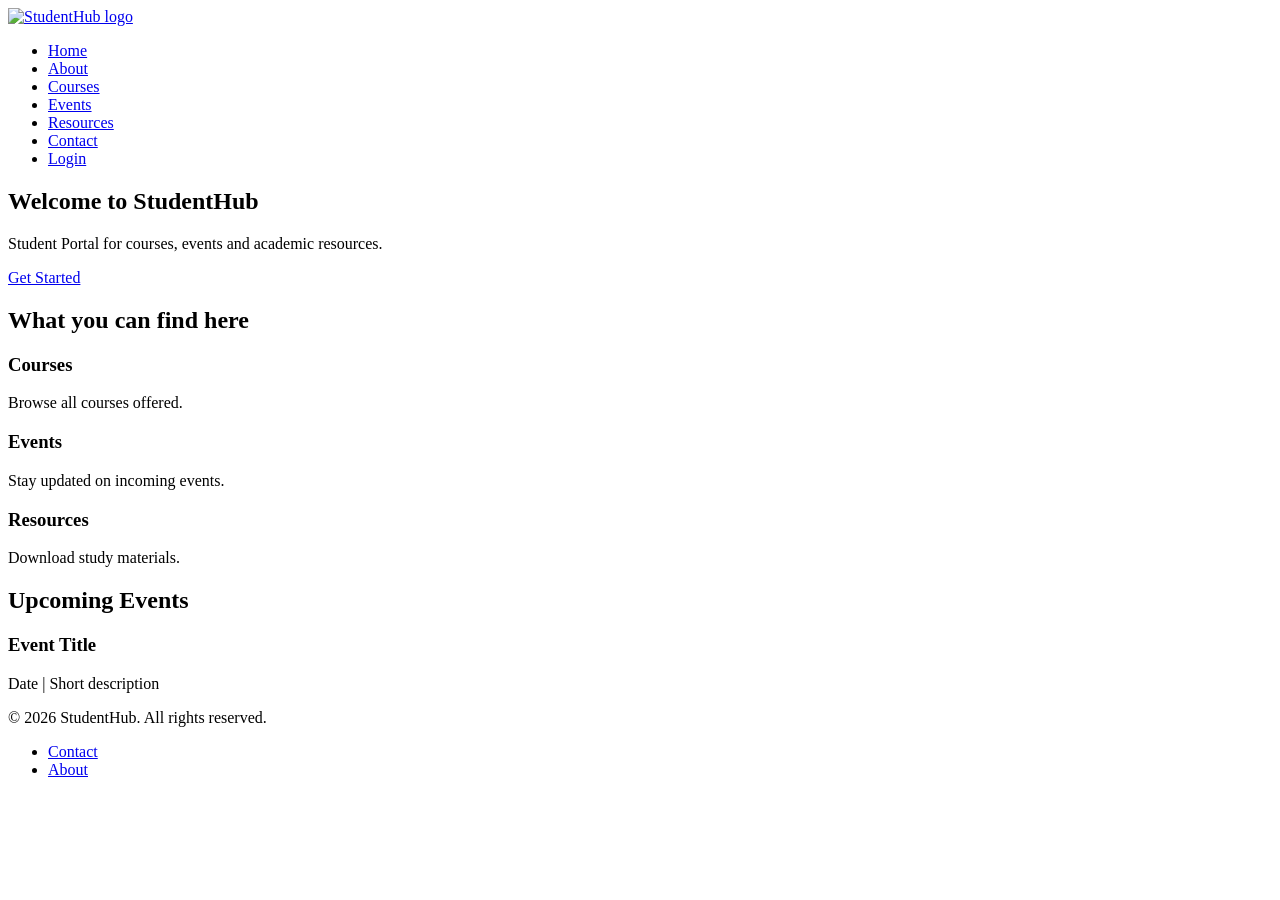
==== index.html @ 34a7f725 "first commit" ====
<!DOCTYPE html> 
<html lang="en">
    <head>
        <meta charset="UTF-8">
        <meta name="viewport" content="width=device-width, initial-scale=1.0">
        <title>StudentHub - Home</title>
    </head>
    <body>

        <header>
            <a href="index.html"><img src="images/logo.png" alt="StudentHub logo"></a>
            <nav aria-label="Primary">
                <ul>
                    <li><a href="index.html" aria-current="page">Home</a></li>
                    <li><a href="about.html">About</a></li>
                    <li><a href="courses.html">Courses</a></li>
                    <li><a href="events.html">Events</a></li>
                    <li><a href="resources.html">Resources</a></li>
                    <li><a href="contact.html">Contact</a></li>
                    <li><a href="login.html">Login</a></li>
                </ul>
            </nav>
        </header>

        <main>
            <section aria-labelledby="hero-heading">
                <h1 id="hero-heading">Welcome to StudentHub</h1>
                <p>Student Portal for courses, events and academic resources.</p>
                <a href="register.html" role="button">Get Started</a>
            </section>

            <section aria-labelledby="features-heading">
                <h2 id="features-heading">What you can find here</h2>
                <article>
                    <h3>Courses</h3>
                    <p>Browse all courses offered.</p>
                </article>
                <article>
                    <h3>Events</h3>
                    <p>Stay updated on incoming events.</p>
                </article>
                <article>
                    <h3>Resources</h3>
                    <p>Download study materials.</p>
                </article>
            </section>

            <section aria-labelledby="upcoming-events-heading">
                <h2 id="upcoming-events-heading">Upcoming Events</h2>
                <article>
                    <h3>Event Title</h3>
                    <p>Date | Short description</p>
                </article>
            </section>
        </main>

        <footer>
            <p>&copy; 2026 StudentHub. All rights reserved.</p>
            <nav aria-labelledby="Footer">
                <ul>
                    <li><a href="contact.html">Contact</a></li>
                    <li><a href="about.html">About</a></li>
                </ul>
            </nav>
        </footer>
        
    </body>
</html>
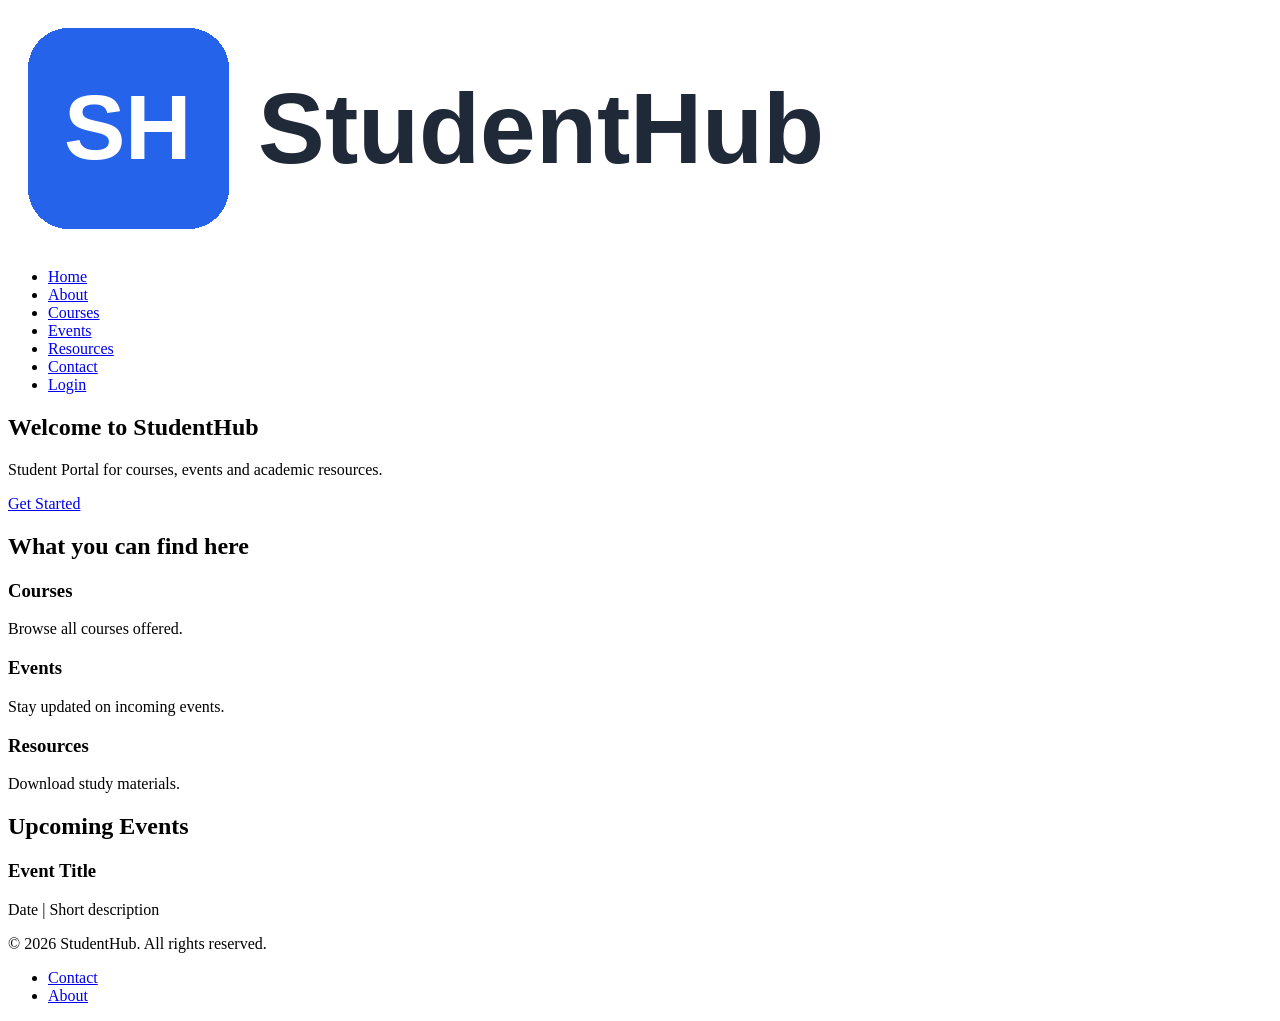
==== commit f9a785d4: "fix: update logo image paths and add logo files" ====
--- a/index.html
+++ b/index.html
@@ -8,7 +8,7 @@
     <body>
 
         <header>
-            <a href="index.html"><img src="images/logo.png" alt="StudentHub logo"></a>
+            <a href="index.html"><img src="logo.png" alt="StudentHub logo"></a>
             <nav aria-label="Primary">
                 <ul>
                     <li><a href="index.html" aria-current="page">Home</a></li>
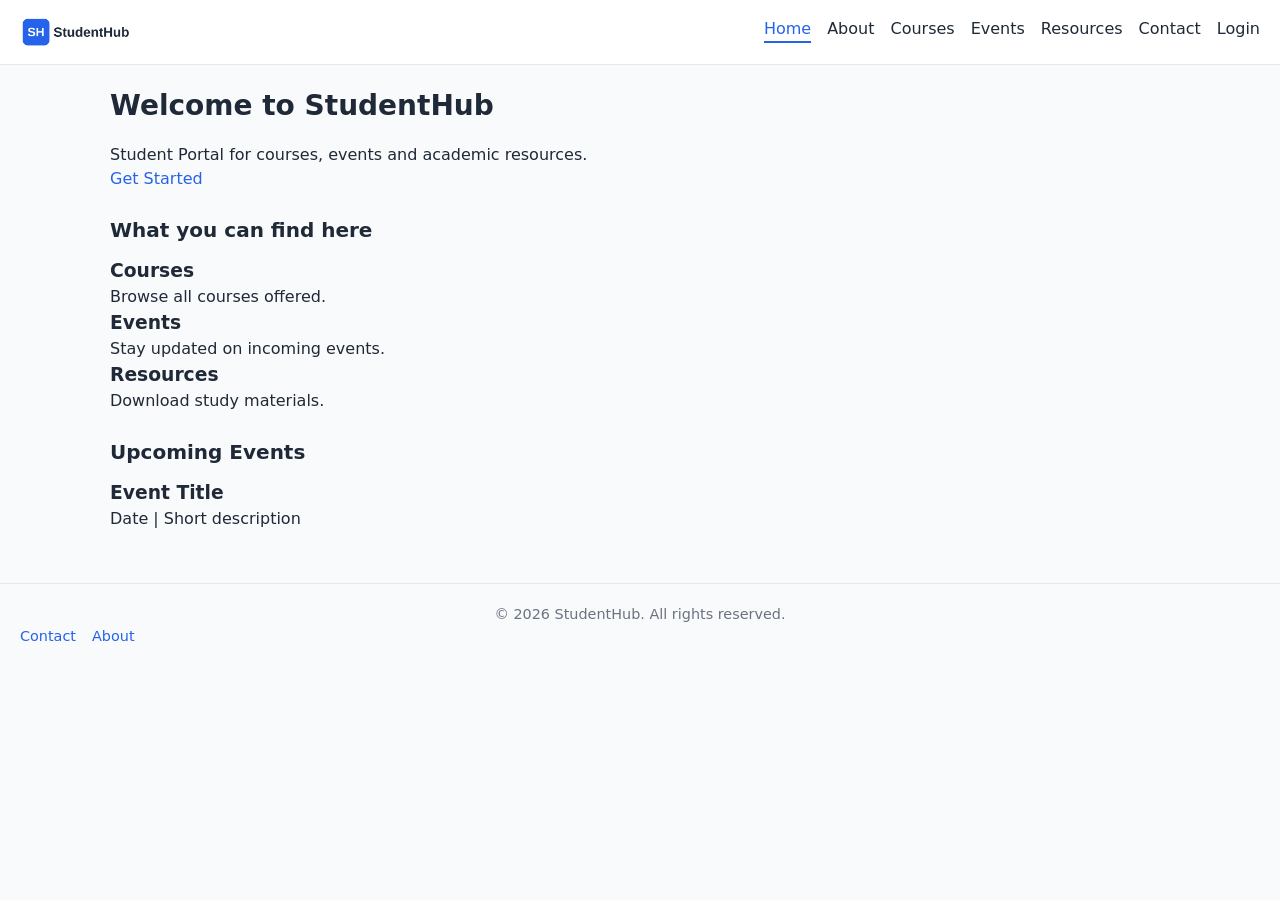
==== commit e302701b: "feat: add CSS styles and link to stylesheets in HTML files" ====
--- a/index.html
+++ b/index.html
@@ -4,6 +4,7 @@
         <meta charset="UTF-8">
         <meta name="viewport" content="width=device-width, initial-scale=1.0">
         <title>StudentHub - Home</title>
+        <link rel="stylesheet" href="css/style.css">
     </head>
     <body>
 
--- a/css/style.css
+++ b/css/style.css
@@ -0,0 +1,374 @@
+* {
+  margin: 0;
+  padding: 0;
+  box-sizing: border-box;
+}
+
+body {
+  font-family: system-ui, -apple-system, "Segoe UI", Roboto, sans-serif;
+  line-height: 1.5;
+  color: #1f2937;
+  background: #f9fafb;
+}
+
+img {
+  max-width: 100%;
+  display: block;
+}
+
+a {
+  color: #2563eb;
+  text-decoration: none;
+}
+
+a:hover,
+a:focus {
+  text-decoration: underline;
+}
+
+.visually-hidden {
+  position: absolute;
+  width: 1px;
+  height: 1px;
+  overflow: hidden;
+  clip: rect(0 0 0 0);
+  white-space: nowrap;
+}
+
+/* ==========================================================================
+   FIXED RESPONSIVE HEADER
+   ========================================================================== */
+header {
+  display: flex;
+  flex-direction: column;
+  gap: 0.75rem;
+  padding: 1rem 1.25rem;
+  background: #ffffff;
+  border-bottom: 1px solid #e5e7eb;
+}
+
+header img,
+header .logo {
+  height: 2rem;
+  font-weight: 700;
+  font-size: 1.25rem;
+  color: #2563eb;
+}
+
+header nav {
+  width: 100%;
+  overflow-x: auto;
+  white-space: nowrap;
+  scrollbar-width: none;
+}
+
+header nav::-webkit-scrollbar {
+  display: none;
+}
+
+header nav ul {
+  list-style: none;
+  display: flex;
+  flex-direction: row;
+  flex-wrap: nowrap;
+  gap: 1.25rem;
+  padding-bottom: 0.25rem;
+}
+
+header nav li {
+  flex: 0 0 auto;
+}
+
+header nav a {
+  color: #1f2937;
+  font-weight: 500;
+  display: inline-block;
+}
+
+header nav a[aria-current="page"] {
+  color: #2563eb;
+  border-bottom: 2px solid #2563eb;
+}
+
+/* ==========================================================================
+   MAIN LAYOUT & COMPONENTS
+   ========================================================================== */
+main {
+  padding: 1.25rem;
+  max-width: 1100px;
+  margin: 0 auto;
+}
+
+main h1 {
+  font-size: 1.75rem;
+  margin-bottom: 1rem;
+}
+
+main h2 {
+  font-size: 1.25rem;
+  margin: 1.5rem 0 0.75rem;
+}
+
+.hero {
+  display: flex;
+  flex-direction: column;
+  align-items: flex-start;
+  gap: 0.75rem;
+  padding: 2rem 1.25rem;
+  background: linear-gradient(135deg, #eef2ff, #f0fdfa);
+  border-radius: 0.75rem;
+  margin-bottom: 1.5rem;
+}
+
+.btn {
+  display: inline-block;
+  padding: 0.6rem 1.25rem;
+  background: #2563eb;
+  color: #fff;
+  border: none;
+  border-radius: 0.4rem;
+  font-weight: 600;
+  cursor: pointer;
+}
+
+.btn:hover,
+.btn:focus {
+  background: #1d4ed8;
+  text-decoration: none;
+}
+
+.card-grid,
+.stat-grid {
+  display: grid;
+  grid-template-columns: 1fr;
+  gap: 1rem;
+}
+
+.card {
+  background: #ffffff;
+  border: 1px solid #e5e7eb;
+  border-radius: 0.6rem;
+  padding: 1rem;
+}
+
+.event-list,
+.resource-list {
+  display: flex;
+  flex-direction: column;
+  gap: 0.75rem;
+}
+
+.events-strip .card {
+  background: #fff7ed;
+}
+
+/* ==========================================================================
+   PRODUCTION-READY MOBILE FORMS (FIXED INTERFACE)
+   ========================================================================== */
+.form-grid {
+  display: grid;
+  grid-template-columns: 1fr; /* Force 1 item per row on mobile */
+  gap: 1.25rem;
+  width: 100%;
+  max-width: 480px;
+}
+
+.form-field-full {
+  grid-column: 1 / -1;
+}
+
+/* Form layout wrappers to force stack labels cleanly on top */
+.form-field, 
+form div {
+  display: flex;
+  flex-direction: column; 
+  align-items: flex-start;
+  gap: 0.35rem;
+  width: 100%;
+}
+
+.form-field label,
+form label {
+  font-weight: 500;
+  font-size: 0.95rem;
+  color: #374151;
+}
+
+/* Make absolutely sure all inputs span full device width equally */
+input[type="text"],
+input[type="email"],
+input[type="password"],
+input[type="number"],
+input[type="tel"],
+input[type="url"],
+select,
+textarea {
+  width: 100%; 
+  max-width: 100%;
+  padding: 0.65rem 0.75rem;
+  border: 1px solid #d1d5db;
+  border-radius: 0.375rem;
+  font-size: 1rem;
+  font-family: inherit;
+  background-color: #ffffff;
+  appearance: none; /* Uniform platform drop-down styling overrides */
+  -webkit-appearance: none;
+}
+
+/* Style select dropdown arrows cleanly since appearance is stripped */
+select {
+  background-image: url("data:image/svg+xml;charset=UTF-8,%3csvg xmlns='http://www.w3.org/2000/svg' viewBox='0 0 24 24' fill='none' stroke='%234b5563' stroke-width='2' stroke-linecap='round' stroke-linejoin='round'%3e%3cpolyline points='6 9 12 15 18 9'%3e%3c/polyline%3e%3c/svg%3e");
+  background-repeat: no-repeat;
+  background-position: right 0.75rem center;
+  background-size: 1rem;
+  padding-right: 2.5rem;
+}
+
+input:focus,
+select:focus,
+textarea:focus {
+  outline: none;
+  border-color: #2563eb;
+  box-shadow: 0 0 0 3px rgba(37, 99, 235, 0.15);
+}
+
+fieldset {
+  border: 1px solid #d1d5db;
+  border-radius: 0.4rem;
+  padding: 0.75rem;
+  width: 100%;
+}
+
+fieldset label {
+  margin-right: 1rem;
+}
+
+.search-bar form {
+  display: flex;
+  flex-direction: column;
+  gap: 0.75rem;
+}
+
+/* ==========================================================================
+   ADDITIONAL VIEWS & FOOTER
+   ========================================================================== */
+.contact-layout {
+  display: grid;
+  grid-template-columns: 1fr;
+  gap: 1.5rem;
+}
+
+address {
+  font-style: normal;
+}
+
+.dashboard-layout {
+  display: grid;
+  grid-template-columns: 1fr;
+  gap: 1rem;
+  padding: 1.25rem;
+  max-width: 1100px;
+  margin: 0 auto;
+}
+
+.dashboard-layout nav {
+  background: #111827;
+  border-radius: 0.6rem;
+  padding: 1rem;
+}
+
+.dashboard-layout nav ul {
+  list-style: none;
+  display: flex;
+  flex-direction: row;
+  flex-wrap: wrap;
+  gap: 0.75rem;
+}
+
+.dashboard-layout nav a {
+  color: #f9fafb;
+  font-weight: 500;
+}
+
+table {
+  width: 100%;
+  border-collapse: collapse;
+  background: #fff;
+}
+
+th,
+td {
+  text-align: left;
+  padding: 0.6rem 0.75rem;
+  border-bottom: 1px solid #e5e7eb;
+}
+
+footer {
+  padding: 1.25rem;
+  text-align: center;
+  border-top: 1px solid #e5e7eb;
+  margin-top: 2rem;
+  font-size: 0.9rem;
+  color: #6b7280;
+}
+
+footer nav ul {
+  list-style: none;
+  display: flex;
+  flex-wrap: wrap;
+  gap: 0.5rem 1rem;
+}
+
+/* ==========================================================================
+   DESKTOP RESPONSIVE BREAKPOINTS
+   ========================================================================== */
+@media (min-width: 600px) {
+  header {
+    flex-direction: row;
+    align-items: center;
+    justify-content: space-between;
+  }
+
+  header nav {
+    width: auto;
+    overflow-x: visible;
+  }
+
+  header nav ul {
+    gap: 1rem;
+  }
+
+  /* Grid splits neatly side-by-side on larger tablet/desktop dimensions */
+  .form-grid {
+    grid-template-columns: 1fr 1fr;
+  }
+
+  .card-grid,
+  .stat-grid {
+    grid-template-columns: repeat(2, 1fr);
+  }
+}
+
+@media (min-width: 900px) {
+  .card-grid {
+    grid-template-columns: repeat(3, 1fr);
+  }
+
+  .stat-grid {
+    grid-template-columns: repeat(3, 1fr);
+  }
+
+  .contact-layout {
+    grid-template-columns: 2fr 1fr;
+    align-items: start;
+  }
+
+  .dashboard-layout {
+    grid-template-columns: 220px 1fr;
+    align-items: start;
+  }
+
+  .dashboard-layout nav ul {
+    flex-direction: column;
+  }
+}
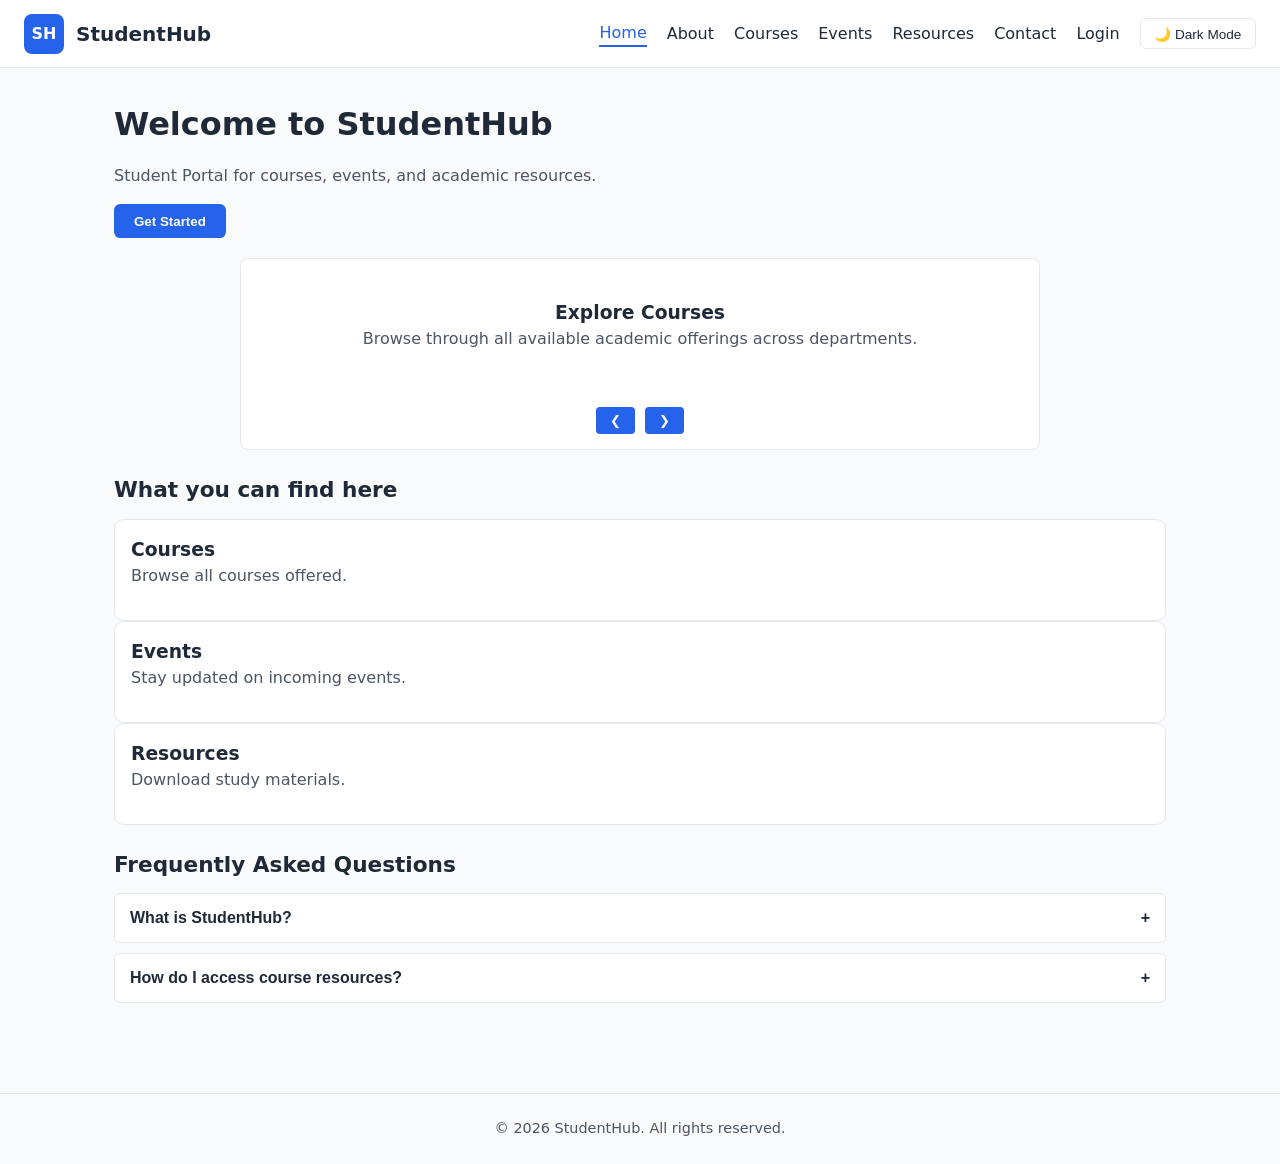
==== commit 83a8df22: "Refactor header and navigation structure across multiple pages; implement theme toggle and hamburger" ====
--- a/index.html
+++ b/index.html
@@ -1,69 +1,115 @@
-<!DOCTYPE html> 
+<!DOCTYPE html>
 <html lang="en">
-    <head>
-        <meta charset="UTF-8">
-        <meta name="viewport" content="width=device-width, initial-scale=1.0">
-        <title>StudentHub - Home</title>
-        <link rel="stylesheet" href="css/style.css">
-    </head>
-    <body>
+<head>
+    <meta charset="UTF-8">
+    <meta name="viewport" content="width=device-width, initial-scale=1.0">
+    <title>StudentHub - Home</title>
+    <link rel="stylesheet" href="css/style.css">
+</head>
+<body>
 
-        <header>
-            <a href="index.html"><img src="logo.png" alt="StudentHub logo"></a>
-            <nav aria-label="Primary">
-                <ul>
-                    <li><a href="index.html" aria-current="page">Home</a></li>
-                    <li><a href="about.html">About</a></li>
-                    <li><a href="courses.html">Courses</a></li>
-                    <li><a href="events.html">Events</a></li>
-                    <li><a href="resources.html">Resources</a></li>
-                    <li><a href="contact.html">Contact</a></li>
-                    <li><a href="login.html">Login</a></li>
-                </ul>
-            </nav>
-        </header>
+    <header>
+  <a href="index.html" class="header-brand">
+    <div class="logo">SH</div>
+    <span class="logo-text">StudentHub</span>
+  </a>
 
-        <main>
-            <section aria-labelledby="hero-heading">
-                <h1 id="hero-heading">Welcome to StudentHub</h1>
-                <p>Student Portal for courses, events and academic resources.</p>
-                <a href="register.html" role="button">Get Started</a>
-            </section>
+  <button class="hamburger-btn" aria-label="Toggle Navigation">☰</button>
 
-            <section aria-labelledby="features-heading">
-                <h2 id="features-heading">What you can find here</h2>
-                <article>
+  <nav>
+    <ul>
+      <li><a href="index.html">Home</a></li>
+      <li><a href="about.html">About</a></li>
+      <li><a href="courses.html">Courses</a></li>
+      <li><a href="events.html">Events</a></li>
+      <li><a href="resources.html">Resources</a></li>
+      <li><a href="contact.html">Contact</a></li>
+      <li><a href="login.html">Login</a></li>
+      <li>
+        <button id="theme-toggle" class="theme-toggle-btn" type="button" aria-label="Toggle dark mode">
+          🌙 <span class="theme-text">Dark</span>
+        </button>
+      </li>
+    </ul>
+  </nav>
+</header>
+
+    <main class="container">
+        <section class="hero-card">
+            <h1>Welcome to StudentHub</h1>
+            <p>Student Portal for courses, events, and academic resources.</p>
+            <button class="btn btn-primary" data-modal-target="#announcement-modal">Get Started</button>
+        </section>
+
+        <section class="slider-wrapper">
+            <div class="slider-container">
+                <div class="slide active">
+                    <h3>Explore Courses</h3>
+                    <p>Browse through all available academic offerings across departments.</p>
+                </div>
+                <div class="slide">
+                    <h3>Stay Updated on Events</h3>
+                    <p>Participate in campus workshops, seminars, and tech competitions.</p>
+                </div>
+                <div class="slide">
+                    <h3>Academic Resources</h3>
+                    <p>Download previous semester study materials and lecture notes.</p>
+                </div>
+                <div class="slider-controls">
+                    <button class="slider-btn prev" aria-label="Previous Slide">❮</button>
+                    <button class="slider-btn next" aria-label="Next Slide">❯</button>
+                </div>
+            </div>
+        </section>
+
+        <section class="section">
+            <h2>What you can find here</h2>
+            <div class="grid-3">
+                <div class="card">
                     <h3>Courses</h3>
                     <p>Browse all courses offered.</p>
-                </article>
-                <article>
+                </div>
+                <div class="card">
                     <h3>Events</h3>
                     <p>Stay updated on incoming events.</p>
-                </article>
-                <article>
+                </div>
+                <div class="card">
                     <h3>Resources</h3>
                     <p>Download study materials.</p>
-                </article>
-            </section>
+                </div>
+            </div>
+        </section>
 
-            <section aria-labelledby="upcoming-events-heading">
-                <h2 id="upcoming-events-heading">Upcoming Events</h2>
-                <article>
-                    <h3>Event Title</h3>
-                    <p>Date | Short description</p>
-                </article>
-            </section>
-        </main>
+        <section class="section">
+            <h2>Frequently Asked Questions</h2>
+            <div class="faq-container">
+                <div class="faq-item">
+                    <button class="faq-question">What is StudentHub? <span>+</span></button>
+                    <div class="faq-answer"><p>StudentHub is a central web portal built for managing student resources, academic events, and course details.</p></div>
+                </div>
+                <div class="faq-item">
+                    <button class="faq-question">How do I access course resources? <span>+</span></button>
+                    <div class="faq-answer"><p>Navigate to the Resources tab from the navigation header to download available study materials.</p></div>
+                </div>
+            </div>
+        </section>
 
-        <footer>
-            <p>&copy; 2026 StudentHub. All rights reserved.</p>
-            <nav aria-labelledby="Footer">
-                <ul>
-                    <li><a href="contact.html">Contact</a></li>
-                    <li><a href="about.html">About</a></li>
-                </ul>
-            </nav>
-        </footer>
-        
-    </body>
+        <div id="announcement-modal" class="modal">
+            <div class="modal-header">
+                <h3>Get Started with StudentHub</h3>
+                <button data-modal-close class="close-modal-btn">&times;</button>
+            </div>
+            <div class="modal-body">
+                <p>Welcome! Explore courses, view upcoming events, and access study resources right from your dashboard.</p>
+            </div>
+        </div>
+        <div id="modal-overlay"></div>
+    </main>
+
+    <footer class="footer">
+        <p>&copy; 2026 StudentHub. All rights reserved.</p>
+    </footer>
+
+    <script src="js/main.js"></script>
+</body>
 </html>
--- a/css/style.css
+++ b/css/style.css
@@ -1,3 +1,36 @@
+:root,
+[data-theme="light"] {
+  --bg-color: #f9fafb;
+  --text-color: #1f2937;
+  --text-muted: #4b5563;
+  --card-bg: #ffffff;
+  --card-border: #e5e7eb;
+  --hero-bg: linear-gradient(135deg, #eef2ff, #f0fdfa);
+  --hero-text: #1e293b;
+  --nav-bg: #ffffff;
+  --primary-color: #2563eb;
+  --primary-hover: #1d4ed8;
+  --logo-text-color: #1e293b;
+  --input-bg: #ffffff;
+  --input-border: #d1d5db;
+}
+
+[data-theme="dark"] {
+  --bg-color: #0f172a;
+  --text-color: #f8fafc;
+  --text-muted: #94a3b8;
+  --card-bg: #1e293b;
+  --card-border: #334155;
+  --hero-bg: linear-gradient(135deg, #1e293b, #0f172a);
+  --hero-text: #f8fafc;
+  --nav-bg: #1e293b;
+  --primary-color: #3b82f6;
+  --primary-hover: #2563eb;
+  --logo-text-color: #ffffff;
+  --input-bg: #0f172a;
+  --input-border: #475569;
+}
+
 * {
   margin: 0;
   padding: 0;
@@ -7,8 +40,9 @@
 body {
   font-family: system-ui, -apple-system, "Segoe UI", Roboto, sans-serif;
   line-height: 1.5;
-  color: #1f2937;
-  background: #f9fafb;
+  color: var(--text-color);
+  background-color: var(--bg-color);
+  transition: background-color 0.3s ease, color 0.3s ease;
 }
 
 img {
@@ -17,7 +51,7 @@
 }
 
 a {
-  color: #2563eb;
+  color: var(--primary-color);
   text-decoration: none;
 }
 
@@ -35,28 +69,70 @@
   white-space: nowrap;
 }
 
-/* ==========================================================================
-   FIXED RESPONSIVE HEADER
-   ========================================================================== */
 header {
-  display: flex;
-  flex-direction: column;
-  gap: 0.75rem;
-  padding: 1rem 1.25rem;
-  background: #ffffff;
-  border-bottom: 1px solid #e5e7eb;
-}
-
-header img,
-header .logo {
-  height: 2rem;
-  font-weight: 700;
-  font-size: 1.25rem;
-  color: #2563eb;
+  display: flex !important;
+  align-items: center !important;
+  justify-content: space-between !important;
+  padding: 0.85rem 1.5rem !important;
+  background: var(--nav-bg) !important;
+  border-bottom: 1px solid var(--card-border) !important;
+}
+
+header .header-brand,
+.header-brand {
+  display: flex !important;
+  align-items: center !important;
+  gap: 0.75rem !important;
+  text-decoration: none !important;
+  height: auto !important;
+}
+
+header .header-brand .logo,
+header .header-brand .logo-badge,
+header .logo,
+.logo {
+  display: inline-flex !important;
+  align-items: center !important;
+  justify-content: center !important;
+  width: 40px !important;
+  height: 40px !important;
+  min-width: 40px !important;
+  min-height: 40px !important;
+  max-width: 40px !important;
+  max-height: 40px !important;
+  background-color: #2563eb !important;
+  color: #ffffff !important;
+  font-weight: 700 !important;
+  font-size: 1rem !important;
+  border-radius: 8px !important;
+  box-sizing: border-box !important;
+  flex-shrink: 0 !important;
+}
+
+header .header-brand .logo-text,
+header .header-brand .brand-title,
+header .logo-text,
+.logo-text {
+  font-weight: 700 !important;
+  font-size: 1.25rem !important;
+  line-height: 1 !important;
+  white-space: nowrap !important;
+  display: inline-block !important;
+}
+
+[data-theme="dark"] header .header-brand .logo-text,
+[data-theme="dark"] header .logo-text,
+body.dark-mode header .logo-text {
+  color: #ffffff !important;
+}
+
+[data-theme="light"] header .header-brand .logo-text,
+[data-theme="light"] header .logo-text,
+body:not(.dark-mode) header .logo-text {
+  color: #1e293b !important;
 }
 
 header nav {
-  width: 100%;
   overflow-x: auto;
   white-space: nowrap;
   scrollbar-width: none;
@@ -72,7 +148,7 @@
   flex-direction: row;
   flex-wrap: nowrap;
   gap: 1.25rem;
-  padding-bottom: 0.25rem;
+  align-items: center;
 }
 
 header nav li {
@@ -80,33 +156,69 @@
 }
 
 header nav a {
-  color: #1f2937;
+  color: var(--text-color);
   font-weight: 500;
   display: inline-block;
 }
 
-header nav a[aria-current="page"] {
-  color: #2563eb;
-  border-bottom: 2px solid #2563eb;
-}
-
-/* ==========================================================================
-   MAIN LAYOUT & COMPONENTS
-   ========================================================================== */
+header nav a[aria-current="page"],
+header nav a.active {
+  color: var(--primary-color);
+  border-bottom: 2px solid var(--primary-color);
+}
+
+.hamburger-btn {
+  display: none;
+  font-size: 1.5rem;
+  background: none;
+  border: none;
+  color: var(--text-color);
+  cursor: pointer;
+  padding: 0.25rem 0.5rem;
+}
+
+.theme-btn,
+.theme-toggle-btn {
+  padding: 0.4rem 0.85rem;
+  border: 1px solid var(--card-border);
+  border-radius: 6px;
+  background: var(--card-bg);
+  color: var(--text-color);
+  font-size: 0.85rem;
+  font-weight: 500;
+  cursor: pointer;
+  transition: all 0.2s ease;
+  white-space: nowrap;
+}
+
+.theme-btn:hover,
+.theme-toggle-btn:hover {
+  border-color: var(--primary-color);
+}
+
 main {
-  padding: 1.25rem;
+  padding: 2rem 1.5rem;
   max-width: 1100px;
   margin: 0 auto;
 }
 
+main h1, main h2, main h3 {
+  color: var(--text-color);
+}
+
 main h1 {
-  font-size: 1.75rem;
+  font-size: 2rem;
   margin-bottom: 1rem;
 }
 
 main h2 {
-  font-size: 1.25rem;
+  font-size: 1.35rem;
   margin: 1.5rem 0 0.75rem;
+}
+
+main p {
+  color: var(--text-muted);
+  margin-bottom: 1rem;
 }
 
 .hero {
@@ -115,16 +227,22 @@
   align-items: flex-start;
   gap: 0.75rem;
   padding: 2rem 1.25rem;
-  background: linear-gradient(135deg, #eef2ff, #f0fdfa);
+  background: var(--hero-bg);
+  color: var(--hero-text);
+  border: 1px solid var(--card-border);
   border-radius: 0.75rem;
   margin-bottom: 1.5rem;
+}
+
+.hero h1, .hero p {
+  color: var(--hero-text);
 }
 
 .btn {
   display: inline-block;
   padding: 0.6rem 1.25rem;
-  background: #2563eb;
-  color: #fff;
+  background: var(--primary-color);
+  color: #ffffff;
   border: none;
   border-radius: 0.4rem;
   font-weight: 600;
@@ -133,7 +251,7 @@
 
 .btn:hover,
 .btn:focus {
-  background: #1d4ed8;
+  background: var(--primary-hover);
   text-decoration: none;
 }
 
@@ -145,12 +263,17 @@
 }
 
 .card {
-  background: #ffffff;
-  border: 1px solid #e5e7eb;
+  background: var(--card-bg);
+  color: var(--text-color);
+  border: 1px solid var(--card-border);
   border-radius: 0.6rem;
   padding: 1rem;
 }
 
+.card p {
+  color: var(--text-muted);
+}
+
 .event-list,
 .resource-list {
   display: flex;
@@ -158,16 +281,9 @@
   gap: 0.75rem;
 }
 
-.events-strip .card {
-  background: #fff7ed;
-}
-
-/* ==========================================================================
-   PRODUCTION-READY MOBILE FORMS (FIXED INTERFACE)
-   ========================================================================== */
 .form-grid {
   display: grid;
-  grid-template-columns: 1fr; /* Force 1 item per row on mobile */
+  grid-template-columns: 1fr;
   gap: 1.25rem;
   width: 100%;
   max-width: 480px;
@@ -177,7 +293,6 @@
   grid-column: 1 / -1;
 }
 
-/* Form layout wrappers to force stack labels cleanly on top */
 .form-field, 
 form div {
   display: flex;
@@ -191,33 +306,32 @@
 form label {
   font-weight: 500;
   font-size: 0.95rem;
-  color: #374151;
-}
-
-/* Make absolutely sure all inputs span full device width equally */
-input[type="text"],
+  color: var(--text-color);
+}
+
 input[type="email"],
 input[type="password"],
 input[type="number"],
 input[type="tel"],
 input[type="url"],
+input[type="text"],
 select,
 textarea {
   width: 100%; 
   max-width: 100%;
   padding: 0.65rem 0.75rem;
-  border: 1px solid #d1d5db;
+  border: 1px solid var(--input-border);
   border-radius: 0.375rem;
   font-size: 1rem;
   font-family: inherit;
-  background-color: #ffffff;
-  appearance: none; /* Uniform platform drop-down styling overrides */
+  background-color: var(--input-bg);
+  color: var(--text-color);
+  appearance: none;
   -webkit-appearance: none;
 }
 
-/* Style select dropdown arrows cleanly since appearance is stripped */
 select {
-  background-image: url("data:image/svg+xml;charset=UTF-8,%3csvg xmlns='http://www.w3.org/2000/svg' viewBox='0 0 24 24' fill='none' stroke='%234b5563' stroke-width='2' stroke-linecap='round' stroke-linejoin='round'%3e%3cpolyline points='6 9 12 15 18 9'%3e%3c/polyline%3e%3c/svg%3e");
+  background-image: url("data:image/svg+xml;charset=UTF-8,%3csvg xmlns='http://www.w3.org/2000/svg' viewBox='0 0 24 24' fill='none' stroke='%239ca3af' stroke-width='2' stroke-linecap='round' stroke-linejoin='round'%3e%3cpolyline points='6 9 12 15 18 9'%3e%3c/polyline%3e%3c/svg%3e");
   background-repeat: no-repeat;
   background-position: right 0.75rem center;
   background-size: 1rem;
@@ -228,12 +342,12 @@
 select:focus,
 textarea:focus {
   outline: none;
-  border-color: #2563eb;
-  box-shadow: 0 0 0 3px rgba(37, 99, 235, 0.15);
+  border-color: var(--primary-color);
+  box-shadow: 0 0 0 3px rgba(37, 99, 235, 0.25);
 }
 
 fieldset {
-  border: 1px solid #d1d5db;
+  border: 1px solid var(--card-border);
   border-radius: 0.4rem;
   padding: 0.75rem;
   width: 100%;
@@ -241,6 +355,7 @@
 
 fieldset label {
   margin-right: 1rem;
+  color: var(--text-color);
 }
 
 .search-bar form {
@@ -249,9 +364,126 @@
   gap: 0.75rem;
 }
 
-/* ==========================================================================
-   ADDITIONAL VIEWS & FOOTER
-   ========================================================================== */
+.slider-container {
+  position: relative;
+  max-width: 800px;
+  margin: 20px auto;
+  overflow: hidden;
+  border-radius: 8px;
+  border: 1px solid var(--card-border);
+  background: var(--card-bg);
+}
+
+.slide {
+  display: none;
+  padding: 40px;
+  text-align: center;
+  background: var(--card-bg);
+  color: var(--text-color);
+}
+
+.slide.active {
+  display: block;
+}
+
+.slide p {
+  color: var(--text-muted);
+}
+
+.slider-controls {
+  display: flex;
+  justify-content: center;
+  gap: 10px;
+  padding-bottom: 15px;
+}
+
+.slider-btn {
+  background: var(--primary-color);
+  color: #ffffff;
+  border: none;
+  padding: 6px 14px;
+  border-radius: 4px;
+  cursor: pointer;
+}
+
+.faq-item {
+  border: 1px solid var(--card-border);
+  margin-bottom: 10px;
+  border-radius: 6px;
+  overflow: hidden;
+  background: var(--card-bg);
+}
+
+.faq-question {
+  width: 100%;
+  padding: 15px;
+  background: var(--card-bg);
+  color: var(--text-color);
+  border: none;
+  text-align: left;
+  font-size: 1rem;
+  font-weight: bold;
+  cursor: pointer;
+  display: flex;
+  justify-content: space-between;
+  align-items: center;
+}
+
+.faq-answer {
+  max-height: 0;
+  overflow: hidden;
+  transition: max-height 0.3s ease-out, padding 0.3s ease;
+  padding: 0 15px;
+  background: var(--card-bg);
+  color: var(--text-muted);
+}
+
+.faq-item.open .faq-answer {
+  padding: 0 15px 15px 15px;
+}
+
+.modal {
+  position: fixed;
+  top: 50%;
+  left: 50%;
+  transform: translate(-50%, -50%) scale(0.8);
+  opacity: 0;
+  visibility: hidden;
+  transition: all 0.3s ease-in-out;
+  z-index: 1000;
+  background: var(--card-bg);
+  color: var(--text-color);
+  border: 1px solid var(--card-border);
+  border-radius: 8px;
+  padding: 20px;
+  max-width: 500px;
+  width: 90%;
+}
+
+.modal.active {
+  transform: translate(-50%, -50%) scale(1);
+  opacity: 1;
+  visibility: visible;
+}
+
+#modal-overlay {
+  position: fixed;
+  top: 0;
+  left: 0;
+  width: 100vw;
+  height: 100vh;
+  background: rgba(0, 0, 0, 0.6);
+  opacity: 0;
+  visibility: hidden;
+  transition: all 0.3s ease;
+  z-index: 999;
+}
+
+#modal-overlay.active {
+  opacity: 1;
+  visibility: visible;
+}
+
 .contact-layout {
   display: grid;
   grid-template-columns: 1fr;
@@ -272,7 +504,8 @@
 }
 
 .dashboard-layout nav {
-  background: #111827;
+  background: var(--card-bg);
+  border: 1px solid var(--card-border);
   border-radius: 0.6rem;
   padding: 1rem;
 }
@@ -286,30 +519,31 @@
 }
 
 .dashboard-layout nav a {
-  color: #f9fafb;
+  color: var(--text-color);
   font-weight: 500;
 }
 
 table {
   width: 100%;
   border-collapse: collapse;
-  background: #fff;
+  background: var(--card-bg);
+  color: var(--text-color);
 }
 
 th,
 td {
   text-align: left;
   padding: 0.6rem 0.75rem;
-  border-bottom: 1px solid #e5e7eb;
+  border-bottom: 1px solid var(--card-border);
 }
 
 footer {
-  padding: 1.25rem;
+  padding: 1.5rem;
   text-align: center;
-  border-top: 1px solid #e5e7eb;
-  margin-top: 2rem;
+  border-top: 1px solid var(--card-border);
+  margin-top: 3rem;
   font-size: 0.9rem;
-  color: #6b7280;
+  color: var(--text-muted);
 }
 
 footer nav ul {
@@ -317,19 +551,33 @@
   display: flex;
   flex-wrap: wrap;
   gap: 0.5rem 1rem;
-}
-
-/* ==========================================================================
-   DESKTOP RESPONSIVE BREAKPOINTS
-   ========================================================================== */
+  justify-content: center;
+}
+
+@media (max-width: 599px) {
+  .hamburger-btn {
+    display: inline-block;
+  }
+
+  header nav {
+    display: none;
+  }
+
+  header nav.active {
+    display: block;
+  }
+
+  header nav ul {
+    flex-direction: column;
+    align-items: flex-start;
+    gap: 0.75rem;
+    padding-top: 0.5rem;
+  }
+}
+
 @media (min-width: 600px) {
-  header {
-    flex-direction: row;
-    align-items: center;
-    justify-content: space-between;
-  }
-
   header nav {
+    display: block !important;
     width: auto;
     overflow-x: visible;
   }
@@ -338,7 +586,6 @@
     gap: 1rem;
   }
 
-  /* Grid splits neatly side-by-side on larger tablet/desktop dimensions */
   .form-grid {
     grid-template-columns: 1fr 1fr;
   }
@@ -372,3 +619,66 @@
     flex-direction: column;
   }
 }
+
+header {
+  display: flex !important;
+  align-items: center !important;
+  justify-content: space-between !important;
+  padding: 0.85rem 1.5rem !important;
+  background-color: var(--nav-bg, #1e293b) !important;
+  border-bottom: 1px solid var(--card-border, #334155) !important;
+  width: 100% !important;
+  box-sizing: border-box !important;
+}
+
+header .header-brand,
+.header-brand {
+  display: flex !important;
+  align-items: center !important;
+  gap: 0.75rem !important;
+  text-decoration: none !important;
+  height: auto !important;
+}
+
+header .logo,
+header .header-brand .logo,
+header .header-brand img,
+header img.logo {
+  display: inline-flex !important;
+  align-items: center !important;
+  justify-content: center !important;
+  width: 40px !important;
+  height: 40px !important;
+  min-width: 40px !important;
+  min-height: 40px !important;
+  max-width: 40px !important;
+  max-height: 40px !important;
+  background-color: #2563eb !important;
+  color: #ffffff !important;
+  font-weight: 700 !important;
+  font-size: 1rem !important;
+  border-radius: 8px !important;
+  object-fit: contain !important;
+  box-sizing: border-box !important;
+  flex-shrink: 0 !important;
+}
+
+header .logo-text,
+header .header-brand .logo-text {
+  font-weight: 700 !important;
+  font-size: 1.25rem !important;
+  line-height: 1 !important;
+  white-space: nowrap !important;
+  display: inline-block !important;
+  color: #ffffff !important; 
+}
+
+header nav ul {
+  display: flex !important;
+  flex-direction: row !important;
+  align-items: center !important;
+  gap: 1.25rem !important;
+  list-style: none !important;
+  margin: 0 !important;
+  padding: 0 !important;
+}
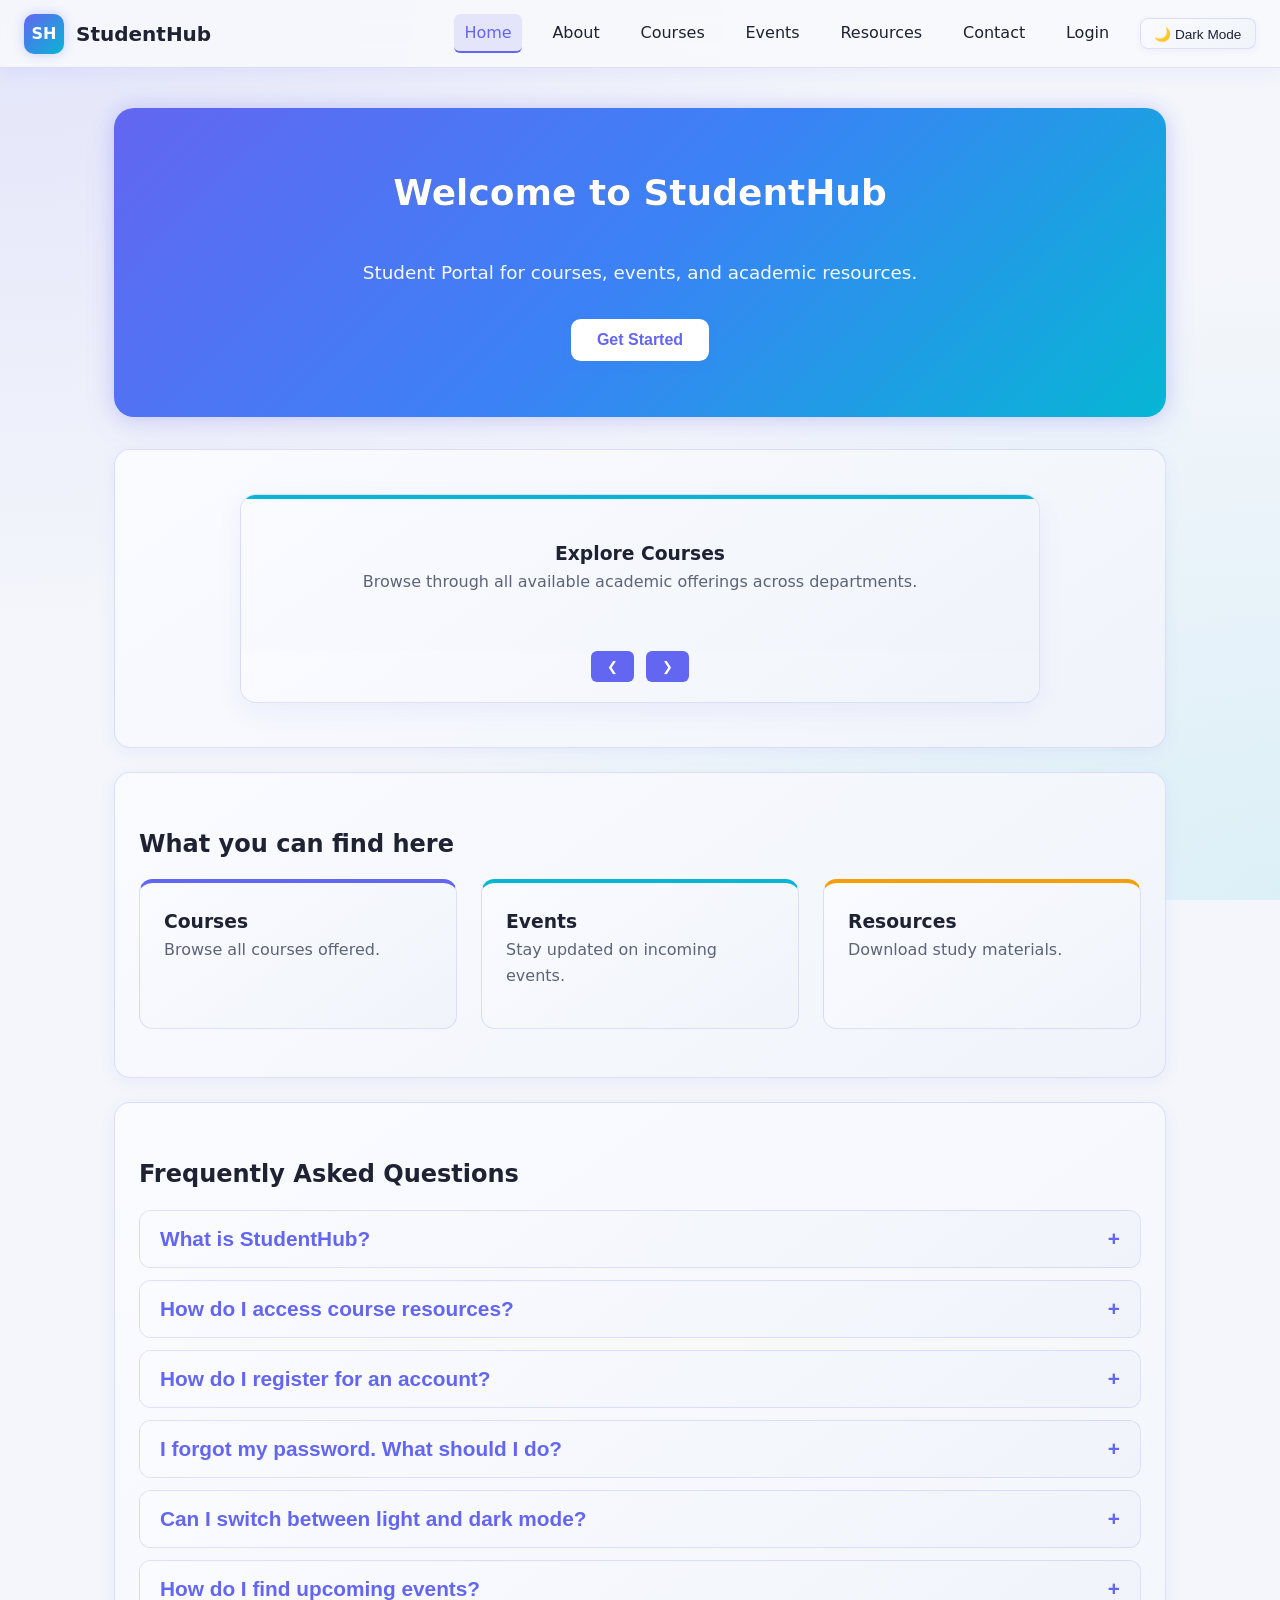
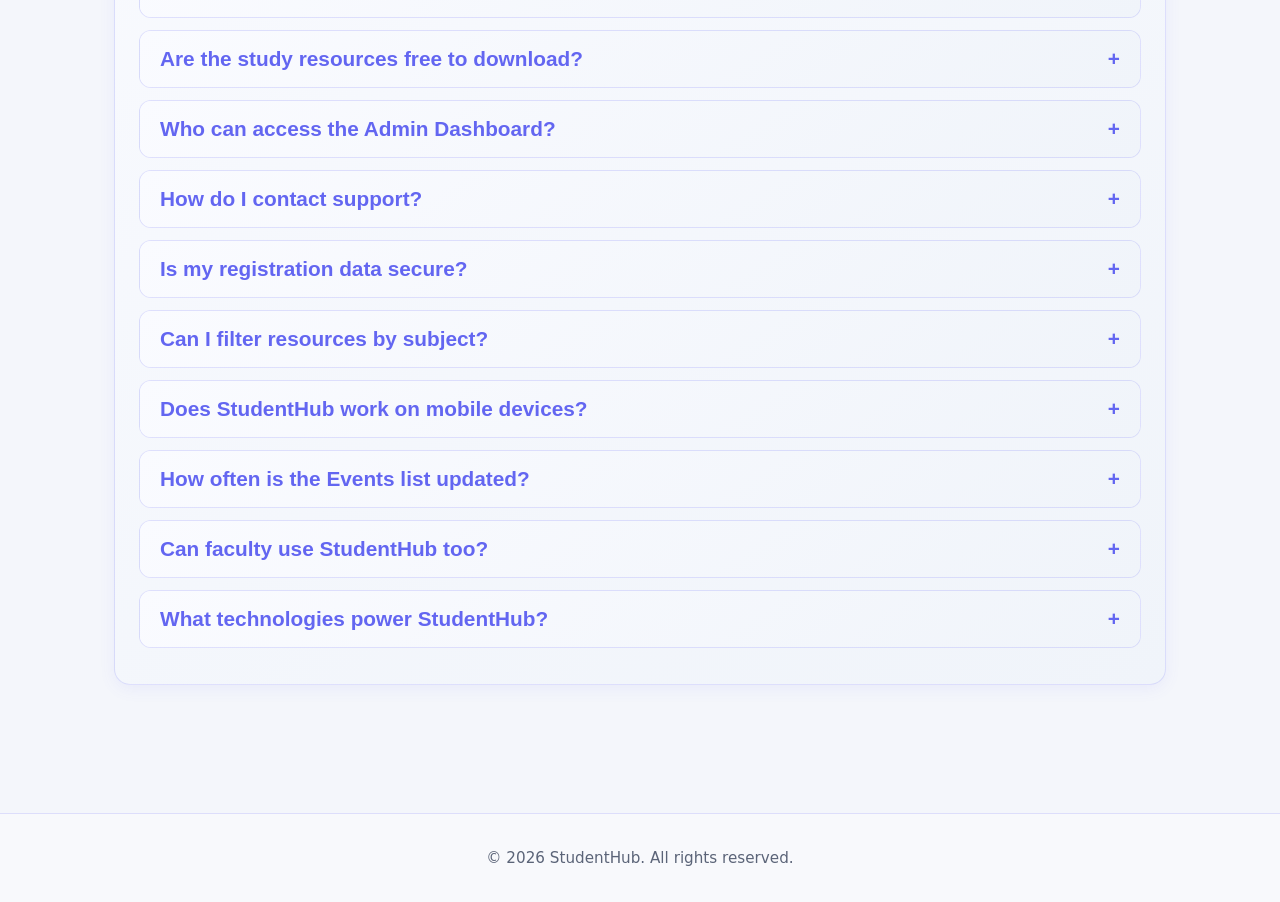
==== commit 9591d332: "Enhance StudentHub with event and resource management features" ====
--- a/index.html
+++ b/index.html
@@ -9,101 +9,118 @@
 <body>
 
     <header>
-  <a href="index.html" class="header-brand">
-    <div class="logo">SH</div>
-    <span class="logo-text">StudentHub</span>
-  </a>
+        <a href="index.html" class="header-brand">
+            <div class="logo">SH</div>
+            <span class="logo-text">StudentHub</span>
+        </a>
 
-  <button class="hamburger-btn" aria-label="Toggle Navigation">☰</button>
+        <button class="hamburger-btn" aria-label="Toggle Navigation">☰</button>
 
-  <nav>
-    <ul>
-      <li><a href="index.html">Home</a></li>
-      <li><a href="about.html">About</a></li>
-      <li><a href="courses.html">Courses</a></li>
-      <li><a href="events.html">Events</a></li>
-      <li><a href="resources.html">Resources</a></li>
-      <li><a href="contact.html">Contact</a></li>
-      <li><a href="login.html">Login</a></li>
-      <li>
-        <button id="theme-toggle" class="theme-toggle-btn" type="button" aria-label="Toggle dark mode">
-          🌙 <span class="theme-text">Dark</span>
-        </button>
-      </li>
-    </ul>
-  </nav>
-</header>
+        <nav>
+            <ul>
+                <li><a href="index.html">Home</a></li>
+                <li><a href="about.html">About</a></li>
+                <li><a href="courses.html">Courses</a></li>
+                <li><a href="events.html">Events</a></li>
+                <li><a href="resources.html">Resources</a></li>
+                <li><a href="contact.html">Contact</a></li>
+                <li><a href="login.html">Login</a></li>
+                <li>
+                    <button id="theme-toggle" class="theme-toggle-btn" type="button"
+                            aria-label="Toggle dark mode">
+                        🌙 <span class="theme-text">Dark</span>
+                    </button>
+                </li>
+            </ul>
+        </nav>
+    </header>
 
     <main class="container">
+
         <section class="hero-card">
             <h1>Welcome to StudentHub</h1>
             <p>Student Portal for courses, events, and academic resources.</p>
-            <button class="btn btn-primary" data-modal-target="#announcement-modal">Get Started</button>
+            <button class="btn btn-primary" data-modal-target="#announcement-modal">
+                Get Started
+            </button>
         </section>
 
         <section class="slider-wrapper">
             <div class="slider-container">
+
                 <div class="slide active">
                     <h3>Explore Courses</h3>
                     <p>Browse through all available academic offerings across departments.</p>
                 </div>
+
                 <div class="slide">
                     <h3>Stay Updated on Events</h3>
                     <p>Participate in campus workshops, seminars, and tech competitions.</p>
                 </div>
+
                 <div class="slide">
                     <h3>Academic Resources</h3>
                     <p>Download previous semester study materials and lecture notes.</p>
                 </div>
+
                 <div class="slider-controls">
                     <button class="slider-btn prev" aria-label="Previous Slide">❮</button>
                     <button class="slider-btn next" aria-label="Next Slide">❯</button>
                 </div>
+
             </div>
         </section>
 
         <section class="section">
             <h2>What you can find here</h2>
+
             <div class="grid-3">
+
                 <div class="card">
                     <h3>Courses</h3>
                     <p>Browse all courses offered.</p>
                 </div>
+
                 <div class="card">
                     <h3>Events</h3>
                     <p>Stay updated on incoming events.</p>
                 </div>
+
                 <div class="card">
                     <h3>Resources</h3>
                     <p>Download study materials.</p>
                 </div>
+
             </div>
         </section>
 
+        <!-- Practical 6: Dynamic FAQ -->
         <section class="section">
             <h2>Frequently Asked Questions</h2>
-            <div class="faq-container">
-                <div class="faq-item">
-                    <button class="faq-question">What is StudentHub? <span>+</span></button>
-                    <div class="faq-answer"><p>StudentHub is a central web portal built for managing student resources, academic events, and course details.</p></div>
-                </div>
-                <div class="faq-item">
-                    <button class="faq-question">How do I access course resources? <span>+</span></button>
-                    <div class="faq-answer"><p>Navigate to the Resources tab from the navigation header to download available study materials.</p></div>
-                </div>
+
+            <div id="faq-container" class="faq-container">
+                <p class="fetch-status">Loading FAQs...</p>
             </div>
         </section>
 
         <div id="announcement-modal" class="modal">
+
             <div class="modal-header">
                 <h3>Get Started with StudentHub</h3>
                 <button data-modal-close class="close-modal-btn">&times;</button>
             </div>
+
             <div class="modal-body">
-                <p>Welcome! Explore courses, view upcoming events, and access study resources right from your dashboard.</p>
+                <p>
+                    Welcome! Explore courses, view upcoming events, and access
+                    study resources right from your dashboard.
+                </p>
             </div>
+
         </div>
+
         <div id="modal-overlay"></div>
+
     </main>
 
     <footer class="footer">
--- a/css/style.css
+++ b/css/style.css
@@ -1,34 +1,66 @@
 :root,
 [data-theme="light"] {
-  --bg-color: #f9fafb;
-  --text-color: #1f2937;
-  --text-muted: #4b5563;
-  --card-bg: #ffffff;
-  --card-border: #e5e7eb;
-  --hero-bg: linear-gradient(135deg, #eef2ff, #f0fdfa);
-  --hero-text: #1e293b;
-  --nav-bg: #ffffff;
-  --primary-color: #2563eb;
-  --primary-hover: #1d4ed8;
-  --logo-text-color: #1e293b;
-  --input-bg: #ffffff;
-  --input-border: #d1d5db;
+  --bg-color: #f4f6fb;
+  --bg-gradient: radial-gradient(at 0% 0%, rgba(99, 102, 241, 0.12) 0px, transparent 50%),
+                 radial-gradient(at 100% 100%, rgba(6, 182, 212, 0.1) 0px, transparent 50%);
+  --text-color: #1e2233;
+  --text-muted: #5b6478;
+  
+  --card-bg: linear-gradient(145deg, #fafbff 0%, #f0f4fa 100%);
+  --card-border: rgba(99, 102, 241, 0.18);
+  --card-border-hover: rgba(99, 102, 241, 0.4);
+  
+  --hero-bg: linear-gradient(135deg, #6366f1 0%, #3b82f6 50%, #06b6d4 100%);
+  --hero-text: #ffffff;
+  
+  --nav-bg: rgba(248, 250, 252, 0.85);
+  
+  --primary-color: #6366f1;
+  --primary-hover: #4f46e5;
+  --secondary-color: #06b6d4;
+  --accent-color: #f59e0b;
+  --success-color: #16a34a;
+  --danger-color: #dc2626;
+  
+  --logo-text-color: #1e2233;
+  --input-bg: #f8fafc;
+  --input-border: #cbd5e1;
+  
+  --shadow-color: rgba(99, 102, 241, 0.08);
+  --shadow-glow: 0 0 20px rgba(99, 102, 241, 0.25);
+  --shadow-md: 0 8px 24px rgba(30, 34, 51, 0.1);
 }
 
 [data-theme="dark"] {
-  --bg-color: #0f172a;
-  --text-color: #f8fafc;
-  --text-muted: #94a3b8;
-  --card-bg: #1e293b;
-  --card-border: #334155;
-  --hero-bg: linear-gradient(135deg, #1e293b, #0f172a);
-  --hero-text: #f8fafc;
-  --nav-bg: #1e293b;
-  --primary-color: #3b82f6;
-  --primary-hover: #2563eb;
+  --bg-color: #0b0f19;
+  --bg-gradient: radial-gradient(at 0% 0%, rgba(129, 140, 248, 0.15) 0px, transparent 50%),
+                 radial-gradient(at 100% 100%, rgba(34, 211, 238, 0.12) 0px, transparent 50%);
+  --text-color: #e7eaf3;
+  --text-muted: #9aa3b8;
+  
+  --card-bg: linear-gradient(145deg, #1e293b 0%, #0f172a 100%);
+  --card-border: rgba(139, 92, 246, 0.25);
+  --card-border-hover: rgba(168, 85, 247, 0.5);
+  
+  --hero-bg: linear-gradient(135deg, #4338ca 0%, #1e1b4b 50%, #0e7490 100%);
+  --hero-text: #ffffff;
+  
+  --nav-bg: rgba(15, 23, 42, 0.85);
+  
+  --primary-color: #818cf8;
+  --primary-hover: #6366f1;
+  --secondary-color: #22d3ee;
+  --accent-color: #fbbf24;
+  --success-color: #4ade80;
+  --danger-color: #f87171;
+  
   --logo-text-color: #ffffff;
-  --input-bg: #0f172a;
-  --input-border: #475569;
+  --input-bg: #1e293b;
+  --input-border: #334155;
+  
+  --shadow-color: rgba(0, 0, 0, 0.35);
+  --shadow-glow: 0 0 25px rgba(139, 92, 246, 0.35);
+  --shadow-md: 0 8px 24px rgba(0, 0, 0, 0.45);
 }
 
 * {
@@ -39,20 +71,25 @@
 
 body {
   font-family: system-ui, -apple-system, "Segoe UI", Roboto, sans-serif;
-  line-height: 1.5;
+  line-height: 1.6;
   color: var(--text-color);
   background-color: var(--bg-color);
+  background-image: var(--bg-gradient);
+  background-attachment: fixed;
   transition: background-color 0.3s ease, color 0.3s ease;
+  min-height: 100vh;
 }
 
 img {
   max-width: 100%;
   display: block;
+  border-radius: 0.75rem;
 }
 
 a {
   color: var(--primary-color);
   text-decoration: none;
+  transition: color 0.15s ease;
 }
 
 a:hover,
@@ -74,561 +111,16 @@
   align-items: center !important;
   justify-content: space-between !important;
   padding: 0.85rem 1.5rem !important;
-  background: var(--nav-bg) !important;
+  background-color: var(--nav-bg) !important;
+  backdrop-filter: blur(12px) !important;
+  -webkit-backdrop-filter: blur(12px) !important;
   border-bottom: 1px solid var(--card-border) !important;
-}
-
-header .header-brand,
-.header-brand {
-  display: flex !important;
-  align-items: center !important;
-  gap: 0.75rem !important;
-  text-decoration: none !important;
-  height: auto !important;
-}
-
-header .header-brand .logo,
-header .header-brand .logo-badge,
-header .logo,
-.logo {
-  display: inline-flex !important;
-  align-items: center !important;
-  justify-content: center !important;
-  width: 40px !important;
-  height: 40px !important;
-  min-width: 40px !important;
-  min-height: 40px !important;
-  max-width: 40px !important;
-  max-height: 40px !important;
-  background-color: #2563eb !important;
-  color: #ffffff !important;
-  font-weight: 700 !important;
-  font-size: 1rem !important;
-  border-radius: 8px !important;
-  box-sizing: border-box !important;
-  flex-shrink: 0 !important;
-}
-
-header .header-brand .logo-text,
-header .header-brand .brand-title,
-header .logo-text,
-.logo-text {
-  font-weight: 700 !important;
-  font-size: 1.25rem !important;
-  line-height: 1 !important;
-  white-space: nowrap !important;
-  display: inline-block !important;
-}
-
-[data-theme="dark"] header .header-brand .logo-text,
-[data-theme="dark"] header .logo-text,
-body.dark-mode header .logo-text {
-  color: #ffffff !important;
-}
-
-[data-theme="light"] header .header-brand .logo-text,
-[data-theme="light"] header .logo-text,
-body:not(.dark-mode) header .logo-text {
-  color: #1e293b !important;
-}
-
-header nav {
-  overflow-x: auto;
-  white-space: nowrap;
-  scrollbar-width: none;
-}
-
-header nav::-webkit-scrollbar {
-  display: none;
-}
-
-header nav ul {
-  list-style: none;
-  display: flex;
-  flex-direction: row;
-  flex-wrap: nowrap;
-  gap: 1.25rem;
-  align-items: center;
-}
-
-header nav li {
-  flex: 0 0 auto;
-}
-
-header nav a {
-  color: var(--text-color);
-  font-weight: 500;
-  display: inline-block;
-}
-
-header nav a[aria-current="page"],
-header nav a.active {
-  color: var(--primary-color);
-  border-bottom: 2px solid var(--primary-color);
-}
-
-.hamburger-btn {
-  display: none;
-  font-size: 1.5rem;
-  background: none;
-  border: none;
-  color: var(--text-color);
-  cursor: pointer;
-  padding: 0.25rem 0.5rem;
-}
-
-.theme-btn,
-.theme-toggle-btn {
-  padding: 0.4rem 0.85rem;
-  border: 1px solid var(--card-border);
-  border-radius: 6px;
-  background: var(--card-bg);
-  color: var(--text-color);
-  font-size: 0.85rem;
-  font-weight: 500;
-  cursor: pointer;
-  transition: all 0.2s ease;
-  white-space: nowrap;
-}
-
-.theme-btn:hover,
-.theme-toggle-btn:hover {
-  border-color: var(--primary-color);
-}
-
-main {
-  padding: 2rem 1.5rem;
-  max-width: 1100px;
-  margin: 0 auto;
-}
-
-main h1, main h2, main h3 {
-  color: var(--text-color);
-}
-
-main h1 {
-  font-size: 2rem;
-  margin-bottom: 1rem;
-}
-
-main h2 {
-  font-size: 1.35rem;
-  margin: 1.5rem 0 0.75rem;
-}
-
-main p {
-  color: var(--text-muted);
-  margin-bottom: 1rem;
-}
-
-.hero {
-  display: flex;
-  flex-direction: column;
-  align-items: flex-start;
-  gap: 0.75rem;
-  padding: 2rem 1.25rem;
-  background: var(--hero-bg);
-  color: var(--hero-text);
-  border: 1px solid var(--card-border);
-  border-radius: 0.75rem;
-  margin-bottom: 1.5rem;
-}
-
-.hero h1, .hero p {
-  color: var(--hero-text);
-}
-
-.btn {
-  display: inline-block;
-  padding: 0.6rem 1.25rem;
-  background: var(--primary-color);
-  color: #ffffff;
-  border: none;
-  border-radius: 0.4rem;
-  font-weight: 600;
-  cursor: pointer;
-}
-
-.btn:hover,
-.btn:focus {
-  background: var(--primary-hover);
-  text-decoration: none;
-}
-
-.card-grid,
-.stat-grid {
-  display: grid;
-  grid-template-columns: 1fr;
-  gap: 1rem;
-}
-
-.card {
-  background: var(--card-bg);
-  color: var(--text-color);
-  border: 1px solid var(--card-border);
-  border-radius: 0.6rem;
-  padding: 1rem;
-}
-
-.card p {
-  color: var(--text-muted);
-}
-
-.event-list,
-.resource-list {
-  display: flex;
-  flex-direction: column;
-  gap: 0.75rem;
-}
-
-.form-grid {
-  display: grid;
-  grid-template-columns: 1fr;
-  gap: 1.25rem;
-  width: 100%;
-  max-width: 480px;
-}
-
-.form-field-full {
-  grid-column: 1 / -1;
-}
-
-.form-field, 
-form div {
-  display: flex;
-  flex-direction: column; 
-  align-items: flex-start;
-  gap: 0.35rem;
-  width: 100%;
-}
-
-.form-field label,
-form label {
-  font-weight: 500;
-  font-size: 0.95rem;
-  color: var(--text-color);
-}
-
-input[type="email"],
-input[type="password"],
-input[type="number"],
-input[type="tel"],
-input[type="url"],
-input[type="text"],
-select,
-textarea {
-  width: 100%; 
-  max-width: 100%;
-  padding: 0.65rem 0.75rem;
-  border: 1px solid var(--input-border);
-  border-radius: 0.375rem;
-  font-size: 1rem;
-  font-family: inherit;
-  background-color: var(--input-bg);
-  color: var(--text-color);
-  appearance: none;
-  -webkit-appearance: none;
-}
-
-select {
-  background-image: url("data:image/svg+xml;charset=UTF-8,%3csvg xmlns='http://www.w3.org/2000/svg' viewBox='0 0 24 24' fill='none' stroke='%239ca3af' stroke-width='2' stroke-linecap='round' stroke-linejoin='round'%3e%3cpolyline points='6 9 12 15 18 9'%3e%3c/polyline%3e%3c/svg%3e");
-  background-repeat: no-repeat;
-  background-position: right 0.75rem center;
-  background-size: 1rem;
-  padding-right: 2.5rem;
-}
-
-input:focus,
-select:focus,
-textarea:focus {
-  outline: none;
-  border-color: var(--primary-color);
-  box-shadow: 0 0 0 3px rgba(37, 99, 235, 0.25);
-}
-
-fieldset {
-  border: 1px solid var(--card-border);
-  border-radius: 0.4rem;
-  padding: 0.75rem;
-  width: 100%;
-}
-
-fieldset label {
-  margin-right: 1rem;
-  color: var(--text-color);
-}
-
-.search-bar form {
-  display: flex;
-  flex-direction: column;
-  gap: 0.75rem;
-}
-
-.slider-container {
-  position: relative;
-  max-width: 800px;
-  margin: 20px auto;
-  overflow: hidden;
-  border-radius: 8px;
-  border: 1px solid var(--card-border);
-  background: var(--card-bg);
-}
-
-.slide {
-  display: none;
-  padding: 40px;
-  text-align: center;
-  background: var(--card-bg);
-  color: var(--text-color);
-}
-
-.slide.active {
-  display: block;
-}
-
-.slide p {
-  color: var(--text-muted);
-}
-
-.slider-controls {
-  display: flex;
-  justify-content: center;
-  gap: 10px;
-  padding-bottom: 15px;
-}
-
-.slider-btn {
-  background: var(--primary-color);
-  color: #ffffff;
-  border: none;
-  padding: 6px 14px;
-  border-radius: 4px;
-  cursor: pointer;
-}
-
-.faq-item {
-  border: 1px solid var(--card-border);
-  margin-bottom: 10px;
-  border-radius: 6px;
-  overflow: hidden;
-  background: var(--card-bg);
-}
-
-.faq-question {
-  width: 100%;
-  padding: 15px;
-  background: var(--card-bg);
-  color: var(--text-color);
-  border: none;
-  text-align: left;
-  font-size: 1rem;
-  font-weight: bold;
-  cursor: pointer;
-  display: flex;
-  justify-content: space-between;
-  align-items: center;
-}
-
-.faq-answer {
-  max-height: 0;
-  overflow: hidden;
-  transition: max-height 0.3s ease-out, padding 0.3s ease;
-  padding: 0 15px;
-  background: var(--card-bg);
-  color: var(--text-muted);
-}
-
-.faq-item.open .faq-answer {
-  padding: 0 15px 15px 15px;
-}
-
-.modal {
-  position: fixed;
-  top: 50%;
-  left: 50%;
-  transform: translate(-50%, -50%) scale(0.8);
-  opacity: 0;
-  visibility: hidden;
-  transition: all 0.3s ease-in-out;
-  z-index: 1000;
-  background: var(--card-bg);
-  color: var(--text-color);
-  border: 1px solid var(--card-border);
-  border-radius: 8px;
-  padding: 20px;
-  max-width: 500px;
-  width: 90%;
-}
-
-.modal.active {
-  transform: translate(-50%, -50%) scale(1);
-  opacity: 1;
-  visibility: visible;
-}
-
-#modal-overlay {
-  position: fixed;
-  top: 0;
-  left: 0;
-  width: 100vw;
-  height: 100vh;
-  background: rgba(0, 0, 0, 0.6);
-  opacity: 0;
-  visibility: hidden;
-  transition: all 0.3s ease;
-  z-index: 999;
-}
-
-#modal-overlay.active {
-  opacity: 1;
-  visibility: visible;
-}
-
-.contact-layout {
-  display: grid;
-  grid-template-columns: 1fr;
-  gap: 1.5rem;
-}
-
-address {
-  font-style: normal;
-}
-
-.dashboard-layout {
-  display: grid;
-  grid-template-columns: 1fr;
-  gap: 1rem;
-  padding: 1.25rem;
-  max-width: 1100px;
-  margin: 0 auto;
-}
-
-.dashboard-layout nav {
-  background: var(--card-bg);
-  border: 1px solid var(--card-border);
-  border-radius: 0.6rem;
-  padding: 1rem;
-}
-
-.dashboard-layout nav ul {
-  list-style: none;
-  display: flex;
-  flex-direction: row;
-  flex-wrap: wrap;
-  gap: 0.75rem;
-}
-
-.dashboard-layout nav a {
-  color: var(--text-color);
-  font-weight: 500;
-}
-
-table {
-  width: 100%;
-  border-collapse: collapse;
-  background: var(--card-bg);
-  color: var(--text-color);
-}
-
-th,
-td {
-  text-align: left;
-  padding: 0.6rem 0.75rem;
-  border-bottom: 1px solid var(--card-border);
-}
-
-footer {
-  padding: 1.5rem;
-  text-align: center;
-  border-top: 1px solid var(--card-border);
-  margin-top: 3rem;
-  font-size: 0.9rem;
-  color: var(--text-muted);
-}
-
-footer nav ul {
-  list-style: none;
-  display: flex;
-  flex-wrap: wrap;
-  gap: 0.5rem 1rem;
-  justify-content: center;
-}
-
-@media (max-width: 599px) {
-  .hamburger-btn {
-    display: inline-block;
-  }
-
-  header nav {
-    display: none;
-  }
-
-  header nav.active {
-    display: block;
-  }
-
-  header nav ul {
-    flex-direction: column;
-    align-items: flex-start;
-    gap: 0.75rem;
-    padding-top: 0.5rem;
-  }
-}
-
-@media (min-width: 600px) {
-  header nav {
-    display: block !important;
-    width: auto;
-    overflow-x: visible;
-  }
-
-  header nav ul {
-    gap: 1rem;
-  }
-
-  .form-grid {
-    grid-template-columns: 1fr 1fr;
-  }
-
-  .card-grid,
-  .stat-grid {
-    grid-template-columns: repeat(2, 1fr);
-  }
-}
-
-@media (min-width: 900px) {
-  .card-grid {
-    grid-template-columns: repeat(3, 1fr);
-  }
-
-  .stat-grid {
-    grid-template-columns: repeat(3, 1fr);
-  }
-
-  .contact-layout {
-    grid-template-columns: 2fr 1fr;
-    align-items: start;
-  }
-
-  .dashboard-layout {
-    grid-template-columns: 220px 1fr;
-    align-items: start;
-  }
-
-  .dashboard-layout nav ul {
-    flex-direction: column;
-  }
-}
-
-header {
-  display: flex !important;
-  align-items: center !important;
-  justify-content: space-between !important;
-  padding: 0.85rem 1.5rem !important;
-  background-color: var(--nav-bg, #1e293b) !important;
-  border-bottom: 1px solid var(--card-border, #334155) !important;
   width: 100% !important;
   box-sizing: border-box !important;
+  box-shadow: 0 4px 20px var(--shadow-color);
+  position: sticky;
+  top: 0;
+  z-index: 1000;
 }
 
 header .header-brand,
@@ -653,14 +145,15 @@
   min-height: 40px !important;
   max-width: 40px !important;
   max-height: 40px !important;
-  background-color: #2563eb !important;
+  background: linear-gradient(135deg, var(--primary-color), var(--secondary-color)) !important;
   color: #ffffff !important;
   font-weight: 700 !important;
   font-size: 1rem !important;
-  border-radius: 8px !important;
+  border-radius: 10px !important;
   object-fit: contain !important;
   box-sizing: border-box !important;
   flex-shrink: 0 !important;
+  box-shadow: 0 0 12px rgba(99, 102, 241, 0.3);
 }
 
 header .logo-text,
@@ -670,15 +163,1020 @@
   line-height: 1 !important;
   white-space: nowrap !important;
   display: inline-block !important;
-  color: #ffffff !important; 
+  color: var(--logo-text-color) !important;
+}
+
+header nav {
+  overflow-x: auto;
+  white-space: nowrap;
+  scrollbar-width: none;
+}
+
+header nav::-webkit-scrollbar {
+  display: none;
 }
 
 header nav ul {
+  list-style: none !important;
   display: flex !important;
   flex-direction: row !important;
+  flex-wrap: nowrap;
+  gap: 1.25rem !important;
   align-items: center !important;
-  gap: 1.25rem !important;
-  list-style: none !important;
   margin: 0 !important;
   padding: 0 !important;
 }
+
+header nav li {
+  flex: 0 0 auto;
+}
+
+header nav a {
+  color: var(--text-color);
+  font-weight: 500;
+  display: inline-block;
+  padding: 0.35rem 0.65rem;
+  border-radius: 6px;
+  border-bottom: 2px solid transparent;
+  transition: all 0.2s ease;
+}
+
+header nav a:hover,
+header nav a:focus {
+  color: var(--primary-color);
+  background: color-mix(in srgb, var(--primary-color) 10%, transparent);
+  text-decoration: none;
+}
+
+header nav a[aria-current="page"],
+header nav a.active {
+  color: var(--primary-color);
+  background: color-mix(in srgb, var(--primary-color) 12%, transparent);
+  border-bottom: 2px solid var(--primary-color);
+}
+
+.hamburger-btn {
+  display: none;
+  font-size: 1.5rem;
+  background: none;
+  border: none;
+  color: var(--text-color);
+  cursor: pointer;
+  padding: 0.25rem 0.5rem;
+}
+
+.theme-btn,
+.theme-toggle-btn {
+  padding: 0.4rem 0.85rem;
+  border: 1px solid var(--card-border);
+  border-radius: 8px;
+  background: var(--card-bg);
+  color: var(--text-color);
+  font-size: 0.85rem;
+  font-weight: 500;
+  cursor: pointer;
+  transition: all 0.2s ease;
+  white-space: nowrap;
+  box-shadow: 0 2px 6px var(--shadow-color);
+}
+
+.theme-btn:hover,
+.theme-toggle-btn:hover {
+  border-color: var(--primary-color);
+  color: var(--primary-color);
+  box-shadow: 0 0 10px color-mix(in srgb, var(--primary-color) 30%, transparent);
+}
+
+main,
+.container {
+  padding: 2.5rem 1.5rem;
+  max-width: 1100px;
+  margin: 0 auto;
+}
+
+main h1, main h2, main h3 {
+  color: var(--text-color);
+}
+
+main h1 {
+  font-size: 2.25rem;
+  margin-bottom: 1.25rem;
+  font-weight: 800;
+  background: linear-gradient(135deg, var(--text-color) 60%, var(--primary-color));
+  -webkit-background-clip: text;
+  -webkit-text-fill-color: transparent;
+}
+
+main h2 {
+  font-size: 1.5rem;
+  margin: 1.75rem 0 1rem;
+  font-weight: 700;
+}
+
+main p {
+  color: var(--text-muted);
+  margin-bottom: 1rem;
+}
+
+main section,
+article,
+aside,
+form {
+  background: var(--card-bg);
+  border: 1px solid var(--card-border);
+  border-radius: 1rem;
+  padding: 1.5rem;
+  margin-bottom: 1.5rem;
+  box-shadow: 0 4px 16px var(--shadow-color);
+  position: relative;
+  overflow: hidden;
+  transition: transform 0.2s ease, box-shadow 0.2s ease, border-color 0.2s ease;
+}
+
+article:hover,
+aside:hover {
+  transform: translateY(-3px);
+  border-color: var(--card-border-hover);
+  box-shadow: var(--shadow-md), var(--shadow-glow);
+}
+
+article::before {
+  content: '';
+  position: absolute;
+  top: 0;
+  left: 0;
+  width: 100%;
+  height: 3px;
+  background: linear-gradient(90deg, var(--primary-color), var(--secondary-color));
+  opacity: 0.8;
+}
+
+article h3 {
+  font-size: 1.2rem;
+  font-weight: 700;
+  margin-bottom: 0.5rem;
+}
+
+article a {
+  display: inline-block;
+  margin-top: 0.5rem;
+  padding: 0.4rem 1rem;
+  background: color-mix(in srgb, var(--primary-color) 15%, transparent);
+  color: var(--primary-color);
+  border: 1px solid var(--card-border);
+  border-radius: 0.5rem;
+  font-weight: 600;
+  font-size: 0.9rem;
+  transition: all 0.2s ease;
+}
+
+article a:hover {
+  background: var(--primary-color);
+  color: #ffffff;
+  text-decoration: none;
+  box-shadow: 0 4px 12px var(--shadow-color);
+}
+
+.hero-card,
+.hero {
+  display: flex;
+  flex-direction: column;
+  align-items: center;
+  text-align: center;
+  gap: 1rem;
+  padding: 3.5rem 2rem;
+  background: var(--hero-bg);
+  color: var(--hero-text);
+  border-radius: 1.25rem;
+  margin-bottom: 2rem;
+  box-shadow: 0 12px 35px var(--shadow-color), var(--shadow-glow);
+  border: none;
+}
+
+.hero-card h1, .hero-card p,
+.hero h1, .hero p {
+  color: var(--hero-text);
+  -webkit-text-fill-color: var(--hero-text);
+}
+
+.hero-card p,
+.hero p {
+  opacity: 0.95;
+  font-size: 1.15rem;
+  max-width: 650px;
+}
+
+.btn,
+.btn-primary,
+button[type="submit"] {
+  display: inline-block;
+  padding: 0.75rem 1.6rem;
+  background: var(--primary-color);
+  color: #ffffff;
+  border: none;
+  border-radius: 0.6rem;
+  font-weight: 600;
+  font-size: 1rem;
+  cursor: pointer;
+  transition: transform 0.15s ease, box-shadow 0.15s ease, background 0.15s ease;
+  box-shadow: 0 4px 12px var(--shadow-color);
+}
+
+.hero-card .btn,
+.hero-card .btn-primary,
+.hero .btn {
+  background: #ffffff;
+  color: var(--primary-color);
+}
+
+.btn:hover,
+.btn:focus,
+.btn-primary:hover,
+.btn-primary:focus,
+button[type="submit"]:hover {
+  transform: translateY(-2px);
+  box-shadow: 0 8px 20px var(--shadow-color), var(--shadow-glow);
+  text-decoration: none;
+}
+
+form .btn,
+button[type="submit"],
+.form-field-full .btn {
+  background: linear-gradient(135deg, var(--primary-color), var(--primary-hover));
+  color: #ffffff;
+  width: auto;
+  align-self: flex-start;
+  margin-top: 0.5rem;
+}
+
+.card-grid,
+.stat-grid,
+.grid-3 {
+  display: grid;
+  grid-template-columns: 1fr;
+  gap: 1.5rem;
+  margin-bottom: 1.5rem;
+}
+
+.card {
+  background: var(--card-bg);
+  color: var(--text-color);
+  border: 1px solid var(--card-border);
+  border-top: 4px solid var(--primary-color);
+  border-radius: 0.85rem;
+  padding: 1.5rem;
+  transition: transform 0.2s ease, box-shadow 0.2s ease, border-color 0.2s ease;
+  margin-bottom: 0;
+}
+
+.card:hover {
+  transform: translateY(-4px);
+  border-color: var(--card-border-hover);
+  box-shadow: var(--shadow-md), var(--shadow-glow);
+}
+
+.card p {
+  color: var(--text-muted);
+}
+
+.grid-3 .card:nth-child(1),
+.card-grid .card:nth-child(3n+1) {
+  border-top-color: var(--primary-color);
+}
+
+.grid-3 .card:nth-child(2),
+.card-grid .card:nth-child(3n+2) {
+  border-top-color: var(--secondary-color);
+}
+
+.grid-3 .card:nth-child(3),
+.card-grid .card:nth-child(3n) {
+  border-top-color: var(--accent-color);
+}
+
+.event-list,
+.resource-list {
+  display: flex;
+  flex-direction: column;
+  gap: 1rem;
+}
+
+form {
+  display: flex;
+  flex-direction: column;
+  gap: 1.25rem;
+}
+
+form[role="search"] {
+  display: grid;
+  grid-template-columns: 1fr;
+  gap: 1rem;
+  align-items: flex-end;
+}
+
+.form-grid {
+  display: grid;
+  grid-template-columns: 1fr;
+  gap: 1.25rem;
+  width: 100%;
+}
+
+.form-field-full {
+  grid-column: 1 / -1;
+}
+
+.form-field,
+form > div {
+  display: flex;
+  flex-direction: column;
+  align-items: flex-start;
+  gap: 0.4rem;
+  width: 100%;
+  margin-bottom: 0.5rem;
+}
+
+.form-field label,
+form label {
+  font-weight: 600;
+  font-size: 0.95rem;
+  color: var(--text-color);
+}
+
+input[type="email"],
+input[type="password"],
+input[type="number"],
+input[type="tel"],
+input[type="url"],
+input[type="text"],
+input[type="search"],
+select,
+textarea {
+  width: 100%;
+  max-width: 100%;
+  padding: 0.75rem 1rem;
+  border: 1px solid var(--input-border);
+  border-radius: 0.6rem;
+  font-size: 1rem;
+  font-family: inherit;
+  background-color: var(--input-bg);
+  color: var(--text-color);
+  appearance: none;
+  -webkit-appearance: none;
+  transition: border-color 0.2s ease, box-shadow 0.2s ease;
+}
+
+select {
+  background-image: url("data:image/svg+xml;charset=UTF-8,%3csvg xmlns='http://www.w3.org/2000/svg' viewBox='0 0 24 24' fill='none' stroke='%23818cf8' stroke-width='2' stroke-linecap='round' stroke-linejoin='round'%3e%3cpolyline points='6 9 12 15 18 9'%3e%3c/polyline%3e%3c/svg%3e");
+  background-repeat: no-repeat;
+  background-position: right 0.75rem center;
+  background-size: 1rem;
+  padding-right: 2.5rem;
+}
+
+input:focus,
+select:focus,
+textarea:focus {
+  outline: none;
+  border-color: var(--primary-color);
+  box-shadow: 0 0 0 3px color-mix(in srgb, var(--primary-color) 25%, transparent);
+}
+
+form > div:has(input[type="checkbox"]) {
+  flex-direction: row;
+  align-items: center;
+  gap: 0.6rem;
+  flex-wrap: wrap;
+}
+
+input[type="checkbox"],
+input[type="radio"] {
+  width: 1.1rem;
+  height: 1.1rem;
+  accent-color: var(--primary-color);
+  cursor: pointer;
+}
+
+fieldset {
+  border: 1px solid var(--card-border);
+  border-radius: 0.6rem;
+  padding: 1.25rem;
+  width: 100%;
+  background: var(--input-bg);
+  display: flex;
+  flex-wrap: wrap;
+  align-items: center;
+  gap: 0.75rem 1.25rem;
+}
+
+fieldset legend {
+  font-weight: 600;
+  font-size: 0.95rem;
+  padding: 0 0.5rem;
+  color: var(--text-color);
+}
+
+fieldset label {
+  font-weight: 500;
+  cursor: pointer;
+  margin-right: 0.5rem;
+}
+
+.slider-container {
+  position: relative;
+  max-width: 800px;
+  margin: 20px auto;
+  overflow: hidden;
+  border-radius: 1rem;
+  border: 1px solid var(--card-border);
+  background: var(--card-bg);
+  box-shadow: 0 8px 24px var(--shadow-color);
+}
+
+.slide {
+  display: none;
+  padding: 40px;
+  text-align: center;
+  background: var(--card-bg);
+  color: var(--text-color);
+  border-top: 4px solid var(--secondary-color);
+}
+
+.slide.active {
+  display: block;
+}
+
+.slide p {
+  color: var(--text-muted);
+}
+
+.slider-controls {
+  display: flex;
+  justify-content: center;
+  gap: 12px;
+  padding-bottom: 20px;
+  background: var(--card-bg);
+}
+
+.slider-btn {
+  background: var(--primary-color);
+  color: #ffffff;
+  border: none;
+  padding: 8px 16px;
+  border-radius: 6px;
+  cursor: pointer;
+  transition: background 0.15s ease, transform 0.15s ease;
+}
+
+.slider-btn:hover {
+  background: var(--primary-hover);
+  transform: scale(1.05);
+}
+
+.faq-item {
+  border: 1px solid var(--card-border);
+  margin-bottom: 12px;
+  border-radius: 0.75rem;
+  overflow: hidden;
+  background: var(--card-bg);
+}
+
+.faq-question {
+  width: 100%;
+  padding: 16px 20px;
+  background: var(--card-bg);
+  color: var(--text-color);
+  border: none;
+  text-align: left;
+  font-size: 1.05rem;
+  font-weight: 700;
+  cursor: pointer;
+  display: flex;
+  justify-content: space-between;
+  align-items: center;
+  transition: background 0.15s ease;
+}
+
+.faq-question:hover {
+  background: color-mix(in srgb, var(--primary-color) 8%, var(--card-bg));
+}
+
+.faq-question span {
+  color: var(--primary-color);
+  font-size: 1.3rem;
+}
+
+.faq-answer {
+  max-height: 0;
+  overflow: hidden;
+  transition: max-height 0.3s ease-out, padding 0.3s ease;
+  padding: 0 20px;
+  background: var(--card-bg);
+  color: var(--text-muted);
+}
+
+.faq-item.open .faq-answer {
+  padding: 0 20px 20px 20px;
+}
+
+.faq-item.open .faq-question {
+  color: var(--primary-color);
+}
+
+.modal {
+  position: fixed;
+  top: 50%;
+  left: 50%;
+  transform: translate(-50%, -50%) scale(0.8);
+  opacity: 0;
+  visibility: hidden;
+  transition: all 0.3s ease-in-out;
+  z-index: 1000;
+  background: var(--card-bg);
+  color: var(--text-color);
+  border: 1px solid var(--card-border);
+  border-top: 4px solid var(--primary-color);
+  border-radius: 1.25rem;
+  padding: 24px;
+  max-width: 500px;
+  width: 90%;
+  box-shadow: 0 20px 50px var(--shadow-color), var(--shadow-glow);
+}
+
+.modal.active {
+  transform: translate(-50%, -50%) scale(1);
+  opacity: 1;
+  visibility: visible;
+}
+
+.modal-header {
+  display: flex;
+  justify-content: space-between;
+  align-items: center;
+  gap: 1rem;
+  margin-bottom: 1rem;
+  padding-bottom: 0.75rem;
+  border-bottom: 1px solid var(--card-border);
+}
+
+.modal-header h3 {
+  color: var(--text-color);
+  margin: 0;
+}
+
+.close-modal-btn {
+  background: none;
+  border: none;
+  font-size: 1.5rem;
+  line-height: 1;
+  cursor: pointer;
+  color: var(--text-muted);
+  padding: 0.25rem 0.5rem;
+  border-radius: 0.4rem;
+  transition: color 0.15s ease, background 0.15s ease;
+}
+
+.close-modal-btn:hover {
+  color: var(--danger-color);
+  background: color-mix(in srgb, var(--danger-color) 12%, transparent);
+}
+
+.modal-body p {
+  color: var(--text-muted);
+  margin-bottom: 0;
+}
+
+#modal-overlay {
+  position: fixed;
+  top: 0;
+  left: 0;
+  width: 100vw;
+  height: 100vh;
+  background: rgba(11, 15, 25, 0.7);
+  backdrop-filter: blur(4px);
+  opacity: 0;
+  visibility: hidden;
+  transition: all 0.3s ease;
+  z-index: 999;
+}
+
+#modal-overlay.active {
+  opacity: 1;
+  visibility: visible;
+}
+
+.contact-layout {
+  display: grid;
+  grid-template-columns: 1fr;
+  gap: 1.5rem;
+}
+
+address {
+  font-style: normal;
+  line-height: 1.8;
+  color: var(--text-muted);
+}
+
+.dashboard-layout {
+  display: grid;
+  grid-template-columns: 1fr;
+  gap: 1.5rem;
+  padding: 1.5rem;
+  max-width: 1100px;
+  margin: 0 auto;
+}
+
+.dashboard-layout nav {
+  background: var(--card-bg);
+  border: 1px solid var(--card-border);
+  border-radius: 0.85rem;
+  padding: 1.25rem;
+}
+
+.dashboard-layout nav ul {
+  list-style: none;
+  display: flex;
+  flex-direction: row;
+  flex-wrap: wrap;
+  gap: 0.75rem;
+}
+
+.dashboard-layout nav a {
+  color: var(--text-color);
+  font-weight: 500;
+  padding: 0.5rem 0.85rem;
+  border-radius: 0.5rem;
+  transition: background 0.15s ease, color 0.15s ease;
+}
+
+.dashboard-layout nav a:hover {
+  background: color-mix(in srgb, var(--primary-color) 12%, transparent);
+  color: var(--primary-color);
+  text-decoration: none;
+}
+
+table {
+  width: 100%;
+  border-collapse: separate;
+  border-spacing: 0;
+  background: var(--card-bg);
+  color: var(--text-color);
+  border-radius: 0.75rem;
+  overflow: hidden;
+  border: 1px solid var(--card-border);
+  margin: 1rem 0;
+}
+
+th {
+  background: color-mix(in srgb, var(--primary-color) 12%, var(--card-bg));
+  color: var(--text-color);
+  font-weight: 700;
+}
+
+th,
+td {
+  text-align: left;
+  padding: 0.85rem 1rem;
+  border-bottom: 1px solid var(--card-border);
+}
+
+tr:last-child td {
+  border-bottom: none;
+}
+
+tr:hover td {
+  background: color-mix(in srgb, var(--primary-color) 5%, var(--card-bg));
+}
+
+footer {
+  padding: 2rem 1.5rem;
+  text-align: center;
+  background: var(--nav-bg);
+  backdrop-filter: blur(8px);
+  border-top: 1px solid var(--card-border);
+  margin-top: 4rem;
+  font-size: 0.95rem;
+  color: var(--text-muted);
+}
+
+footer nav ul {
+  list-style: none;
+  display: flex;
+  flex-wrap: wrap;
+  gap: 0.75rem 1.5rem;
+  justify-content: center;
+  margin-top: 0.75rem;
+}
+
+@media (max-width: 599px) {
+  .hamburger-btn {
+    display: inline-block;
+  }
+
+  header nav {
+    display: none;
+  }
+
+  header nav.active {
+    display: block;
+  }
+
+  header nav ul {
+    flex-direction: column;
+    align-items: flex-start;
+    gap: 0.75rem;
+    padding-top: 0.5rem;
+  }
+}
+
+@media (min-width: 600px) {
+  header nav {
+    display: block !important;
+    width: auto;
+    overflow-x: visible;
+  }
+
+  header nav ul {
+    gap: 1rem;
+  }
+
+  form[role="search"] {
+    grid-template-columns: 2fr 2fr 1fr;
+  }
+
+  .form-grid {
+    grid-template-columns: 1fr 1fr;
+  }
+
+  .card-grid,
+  .stat-grid,
+  .grid-3 {
+    grid-template-columns: repeat(2, 1fr);
+  }
+}
+
+@media (min-width: 900px) {
+  .card-grid,
+  .grid-3 {
+    grid-template-columns: repeat(3, 1fr);
+  }
+
+  .stat-grid {
+    grid-template-columns: repeat(3, 1fr);
+  }
+
+  .contact-layout {
+    grid-template-columns: 2fr 1fr;
+    align-items: start;
+  }
+
+  .dashboard-layout {
+    grid-template-columns: 220px 1fr;
+    align-items: start;
+  }
+
+  .dashboard-layout nav ul {
+    flex-direction: column;
+  }
+}
+
+.error-message {
+  display: block;
+  min-height: 1.1em;
+  color: var(--danger-color);
+  font-size: 0.85rem;
+  width: 100%;
+}
+
+.input-invalid {
+  border-color: var(--danger-color) !important;
+  box-shadow: 0 0 0 3px color-mix(in srgb, var(--danger-color) 18%, transparent) !important;
+}
+
+.password-strength {
+  height: 6px;
+  background: var(--card-border);
+  border-radius: 3px;
+  margin-top: 0.4rem;
+  overflow: hidden;
+  width: 100%;
+}
+
+.password-strength-bar {
+  height: 100%;
+  width: 0%;
+  transition: width 0.2s ease, background 0.2s ease;
+}
+
+.strength-text {
+  display: block;
+  font-size: 0.8rem;
+  margin-top: 0.2rem;
+  min-height: 1em;
+}
+
+#form-success {
+  font-size: 0.9rem;
+  min-height: 1.2em;
+  width: 100%;
+}
+
+.form-success-ok {
+  color: var(--success-color);
+  font-weight: 600;
+}
+
+.form-success-error {
+  color: var(--danger-color);
+  font-weight: 600;
+}
+
+.data-controls-section {
+  margin-bottom: 1.5rem;
+}
+
+.data-controls {
+  display: grid;
+  grid-template-columns: 1fr;
+  gap: 1rem;
+  align-items: end;
+}
+
+.data-controls > div {
+  display: flex;
+  flex-direction: column;
+  gap: 0.4rem;
+  margin-bottom: 0;
+}
+
+.data-controls label {
+  font-weight: 600;
+  color: var(--text-color);
+}
+
+.data-controls input,
+.data-controls select {
+  width: 100%;
+}
+
+.data-controls button {
+  width: auto;
+  align-self: flex-start;
+}
+
+.fetch-status {
+  color: var(--text-muted);
+  font-size: 0.95rem;
+  margin-bottom: 1rem;
+}
+
+.fetch-error {
+  color: var(--danger-color);
+  font-weight: 600;
+}
+
+.data-card {
+  background: var(--card-bg);
+  border: 1px solid var(--card-border);
+  border-radius: 1rem;
+  padding: 1.5rem;
+  margin-bottom: 1rem;
+  box-shadow: 0 4px 16px var(--shadow-color);
+  transition:
+    transform 0.2s ease,
+    box-shadow 0.2s ease,
+    border-color 0.2s ease;
+}
+
+.data-card:hover {
+  transform: translateY(-3px);
+  border-color: var(--card-border-hover);
+  box-shadow: var(--shadow-md), var(--shadow-glow);
+}
+
+.data-card h3 {
+  color: var(--text-color);
+  margin: 0.75rem 0 0.5rem;
+}
+
+.data-card p {
+  color: var(--text-muted);
+}
+
+.data-card time {
+  color: var(--primary-color);
+  font-weight: 600;
+}
+
+.badge {
+  display: inline-block;
+  padding: 0.3rem 0.7rem;
+  border-radius: 999px;
+  background: color-mix(
+    in srgb,
+    var(--primary-color) 15%,
+    transparent
+  );
+  color: var(--primary-color);
+  font-size: 0.8rem;
+  font-weight: 700;
+  text-transform: capitalize;
+}
+
+.badge-technical {
+  background: color-mix(
+    in srgb,
+    var(--primary-color) 15%,
+    transparent
+  );
+  color: var(--primary-color);
+}
+
+.badge-cultural {
+  background: color-mix(
+    in srgb,
+    var(--secondary-color) 15%,
+    transparent
+  );
+  color: var(--secondary-color);
+}
+
+.badge-sports {
+  background: color-mix(
+    in srgb,
+    var(--success-color) 15%,
+    transparent
+  );
+  color: var(--success-color);
+}
+
+.badge-workshop {
+  background: color-mix(
+    in srgb,
+    var(--accent-color) 15%,
+    transparent
+  );
+  color: var(--accent-color);
+}
+
+.badge-seminar {
+  background: color-mix(
+    in srgb,
+    var(--danger-color) 15%,
+    transparent
+  );
+  color: var(--danger-color);
+}
+
+.pagination {
+  display: flex;
+  justify-content: center;
+  align-items: center;
+  flex-wrap: wrap;
+  gap: 0.5rem;
+  margin: 1.5rem 0;
+}
+
+.pagination-btn {
+  min-width: 40px;
+  padding: 0.5rem 0.8rem;
+  border: 1px solid var(--card-border);
+  border-radius: 0.5rem;
+  background: var(--card-bg);
+  color: var(--text-color);
+  cursor: pointer;
+  font-weight: 600;
+  transition:
+    background 0.2s ease,
+    color 0.2s ease,
+    border-color 0.2s ease;
+}
+
+.pagination-btn:hover:not(:disabled) {
+  border-color: var(--primary-color);
+  color: var(--primary-color);
+}
+
+.pagination-btn.active {
+  background: var(--primary-color);
+  color: #ffffff;
+  border-color: var(--primary-color);
+}
+
+.pagination-btn:disabled {
+  opacity: 0.5;
+  cursor: not-allowed;
+}
+
+@media (min-width: 600px) {
+  .data-controls {
+    grid-template-columns:
+      2fr
+      1fr
+      1fr
+      auto;
+  }
+
+  .data-controls button {
+    align-self: end;
+  }
+}
